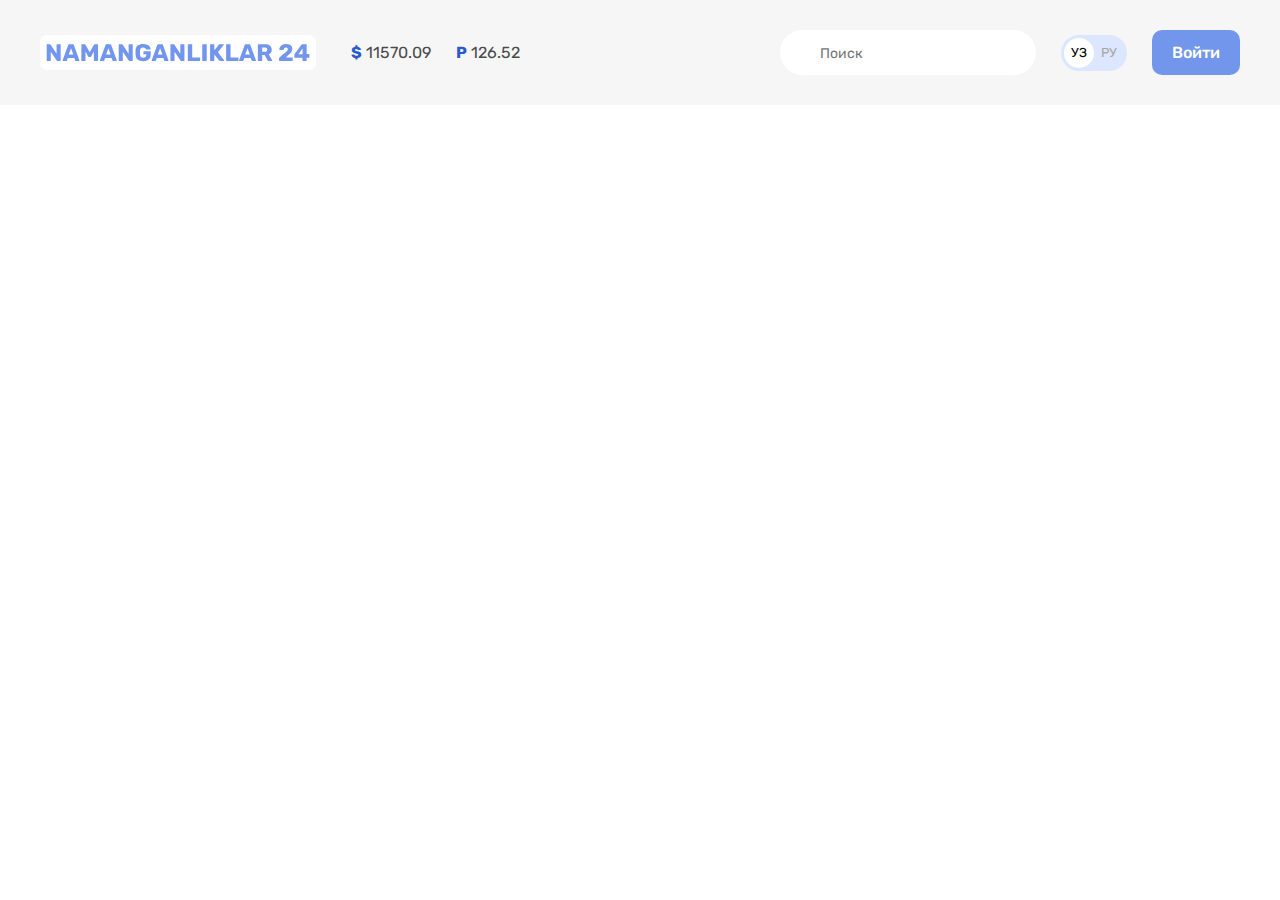
==== index.html @ ba4324ab "Add global search form and focus styles" ====
<!DOCTYPE html>
<html lang="en">
<head>
  <meta charset="UTF-8">
  <meta http-equiv="X-UA-Compatible" content="IE=edge">
  <meta name="viewport" content="width=device-width, initial-scale=1.0">
  <title>N24</title>

  <!-- Google Fonts -->
  <link rel="preconnect" href="https://fonts.googleapis.com">
  <link rel="preconnect" href="https://fonts.gstatic.com" crossorigin>
  <link href="https://fonts.googleapis.com/css2?family=Open+Sans:wght@400;600;700&family=Roboto+Condensed:wght@700&family=Roboto:wght@400;500;700&family=Rubik:wght@400;500;700&display=swap" rel="stylesheet">

  <!-- Styles -->
  <link rel="stylesheet" href="css/normalize.css">
  <link rel="stylesheet" href="css/style.css">
</head>
<body>


  <!-- SITE-HEADER -->
  <header class="site-header">
    <!-- SITE-HEADER-TOP  -->
    <div class="site-header-top">
      <div class="site-header-top-container container">
        <!-- LOGO  -->
        <a class="site-header-logo" href="index.html">
          <img class="site-header-logo-img" src="img/logo-purple.svg" alt="N24 logo" width="264" height="28">
        </a>

        <!-- CURRENCY-RATES -->
        <ul class="currency-rates">
          <li class="currency-rates-item">
            <b class="currency-rates-type">$</b>
            <span class="currency-rates-value">11570.09</span>
          </li>
          <li class="currency-rates-item">
            <b class="currency-rates-type">P</b>
            <span class="currency-rates-value">126.52</span>
          </li>
        </ul>

        <!-- GLOBAL-SEARCH-FORM -->
        <form class="global-search-form" action="https://echo.htmlacademy.ru" method="GET">
          <input class="global-search-form-input" type="search" name="search" placeholder="Поиск" aria-label="Поиск" required>
        </form>

        <!-- LANG-TOGGLE -->
        <div class="lang-toggle">
          <a class="lang-toggle-link lang-toggle-link-active" href="index.html">УЗ</a>
          <a class="lang-toggle-link" href="index.html/ru">РУ</a>
        </div>

        <!-- SITE-HEADER-AUTH  -->
        <a class="button button-primary" href="#">Войти</a>
      </div>
    </div>
  </header>


</body>
</html>
---- css/style.css ----
/* GLOBAL */
* {
  box-sizing: border-box;
}

html {
  height: 100%;
  scroll-behavior: smooth;
}

body {
  display: flex;
  flex-direction: column;
  height: 100%;
  padding: 0;
  margin: 0;
  font-family: "Rubik", "Arial", sans-serif;
  font-size: 16px;
  line-height: 22px;
  background-color: #fff;
  color: #4a4b4c;
}

img {
  max-width: 100%;
  height: auto;
}


/* OUTLINE STYLES */
*:focus {
  outline: 2px dashed #7296ec;
  outline-offset: 3px;
}


/* BUTTON  */
.button {
  display: inline-block;
  padding: 13px 20px;
  border-radius: 10px;
  font-size: 16px;
  line-height: normal;
  font-weight: 500;
  text-decoration: none;
  text-align: center;
  cursor: pointer;
}

.button-primary {
  background-color: #7296ec;
  color: #fff;
}

.button-primary:hover {
  opacity: 0.8;
}

.button-primary:active {
  opacity: 0.6;
}


/* CONTAINER */
.container {
  width: 100%;
  max-width: 1240px;
  padding-left: 20px;
  padding-right: 20px;
  margin-left: auto;
  margin-right: auto;
}


/* SITE-HEADER */
/* SITE-HEADER-TOP */
.site-header-top {
  padding-top: 30px;
  padding-bottom: 30px;
  background-color: #f6f6f6;
}

.site-header-top-container {
  display: flex;
  align-items: center;
}

.site-header-logo {
  display: flex;
  padding: 8px 6px;
  margin-right: 35px;
  border-radius: 7px;
  background-color: #fff;
}

.site-header-logo:hover {
  opacity: 0.8;
}

.site-header-logo:active {
  opacity: 0.6;
}


/* CURRENCY-RATES */
.currency-rates {
  display: flex;
  align-items: center;
  padding: 0;
  margin: 0;
  margin-right: auto;
  list-style: none;
}

.currency-rates-item:not(:last-child) {
  margin-right: 25px;
}

.currency-rates-type {
  color: #2959ce;
}


/* GLOBAL-SEARCH-FORM  */
.global-search-form {
  margin-right: 25px;
}

.global-search-form-input {
  padding-top: 15px;
  padding-right: 20px;
  padding-bottom: 13px;
  padding-left: 40px;
  border: 0;
  border-radius: 60px;
  font-size: 14px;
  line-height: normal;
}


/* LANG-TOGGLE  */
.lang-toggle {
  display: flex;
  padding: 3px;
  margin-right: 25px;
  border-radius: 39px;
  background-color: #dce6ff;
}

.lang-toggle-link {
  width: 30px;
  height: 30px;
  border-radius: 50%;
  font-size: 13px;
  line-height: 30px;
  color: #a6a6a6;
  text-align: center;
  text-decoration: none;
}

.lang-toggle-link-active {
  background-color: #fff;
  color: #000;
}
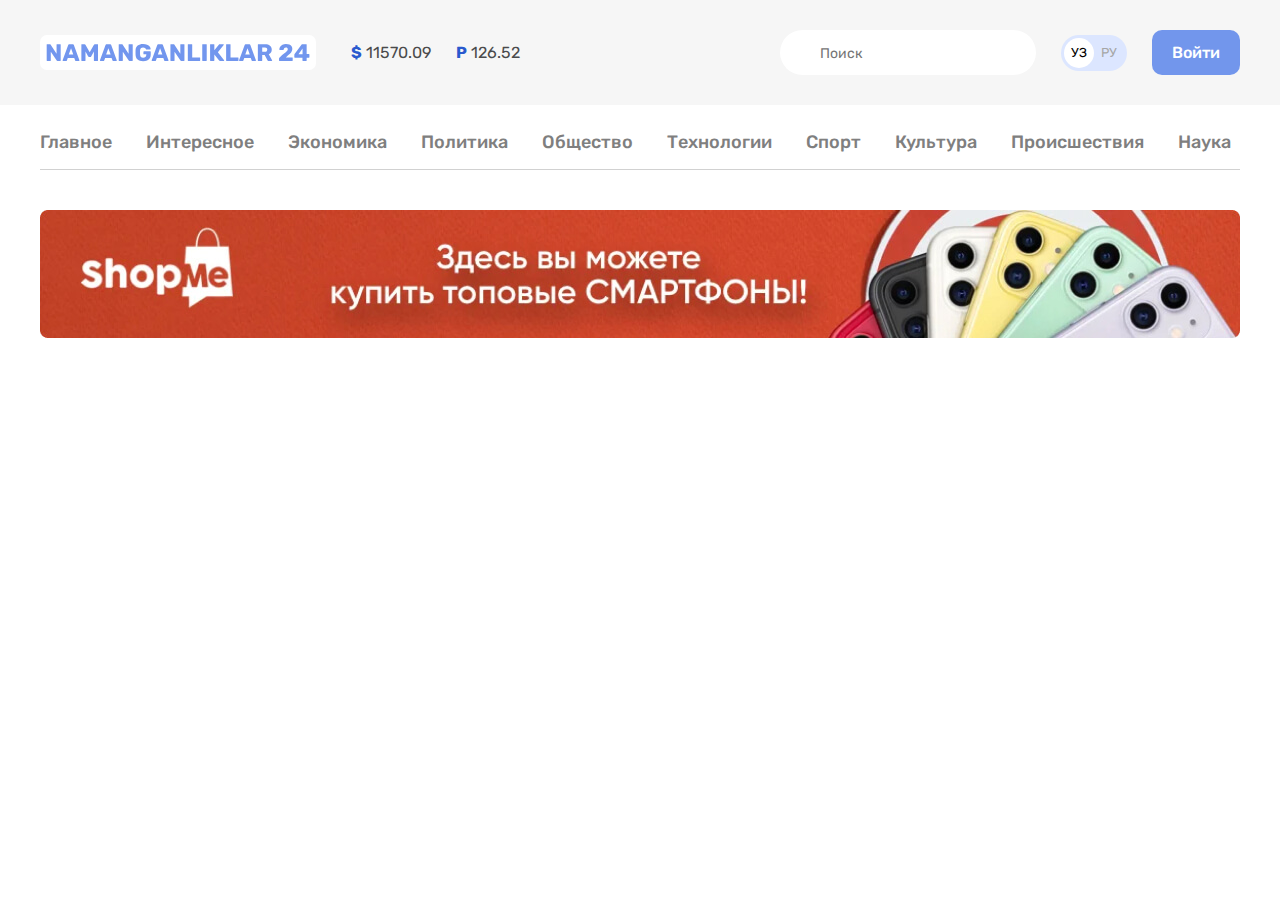
==== commit 3fd78a59: "Add sitenav and site-header banner" ====
--- a/index.html
+++ b/index.html
@@ -55,6 +55,31 @@
         <a class="button button-primary" href="#">Войти</a>
       </div>
     </div>
+
+    <div class="container">
+      <!-- SITENAV  -->
+      <nav class="sitenav">
+        <ul class="sitenav-list">
+          <li class="sitenav-item"><a class="sitenav-link" href="#">Главное</a></li>
+          <li class="sitenav-item"><a class="sitenav-link" href="#">Интересное</a></li>
+          <li class="sitenav-item"><a class="sitenav-link" href="#">Экономика</a></li>
+          <li class="sitenav-item"><a class="sitenav-link" href="#">Политика</a></li>
+          <li class="sitenav-item"><a class="sitenav-link" href="#">Общество</a></li>
+          <li class="sitenav-item"><a class="sitenav-link" href="#">Технологии</a></li>
+          <li class="sitenav-item"><a class="sitenav-link" href="#">Спорт</a></li>
+          <li class="sitenav-item"><a class="sitenav-link" href="#">Культура</a></li>
+          <li class="sitenav-item"><a class="sitenav-link" href="#">Происшествия</a></li>
+          <li class="sitenav-item"><a class="sitenav-link" href="#">Наука</a></li>
+        </ul>
+      </nav>
+
+      <!-- SITE-HEADER-BANNER  -->
+      <aside class="site-header-banner">
+        <a href="https://olcha.uz" target="_blank" class="site-header-banner-link">
+          <img class="site-header-banner-img" src="img/shopme-banner.jpg" alt="ShopMe banner" width="1200" height="128" srcset="img/shopme-banner.jpg 1x, img/shopme-banner@2x.jpg 2x">
+        </a>
+      </aside>
+    </div>
   </header>
 
 
--- a/css/style.css
+++ b/css/style.css
@@ -77,6 +77,7 @@
 .site-header-top {
   padding-top: 30px;
   padding-bottom: 30px;
+  margin-bottom: 10px;
   background-color: #f6f6f6;
 }
 
@@ -161,4 +162,53 @@
 .lang-toggle-link-active {
   background-color: #fff;
   color: #000;
+}
+
+
+/* SITENAV */
+.sitenav {
+  padding-top: 12px;
+  padding-bottom: 12px;
+  border-bottom: 1px solid #d1d1d1;
+  margin-bottom: 40px;
+  font-size: 18px;
+  font-weight: 500;
+  line-height: normal;
+}
+
+.sitenav-list {
+  display: flex;
+  flex-wrap: wrap;
+  align-items: center;
+  padding: 0;
+  margin: 0;
+  list-style: none;
+}
+
+.sitenav-item {
+  margin-top: 4px;
+  margin-bottom: 4px;
+}
+
+.sitenav-item:not(:last-child) {
+  margin-right: 34px;
+}
+
+.sitenav-link {
+  display: block;
+  color: #7f7f7f;
+  text-decoration: none;
+}
+
+.sitenav-link:hover {
+  color: #7296ec;
+}
+
+.sitenav-link:active {
+  opacity: 0.6;
+}
+
+/* SITE-HEADER-BANNER  */
+.site-header-banner-link {
+  display: flex;
 }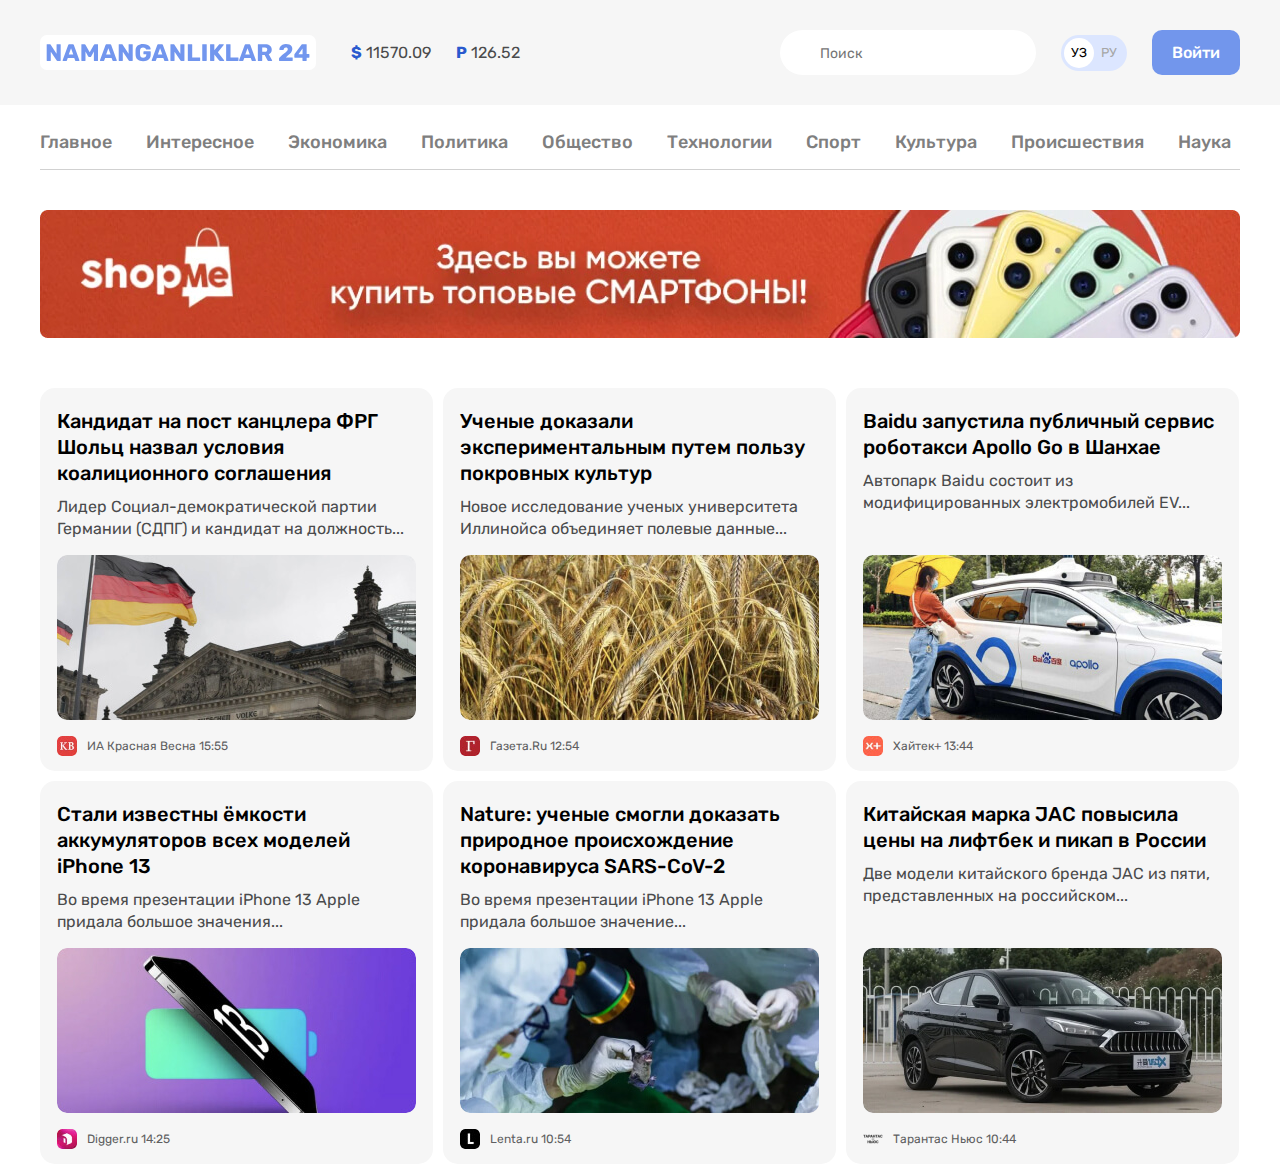
==== commit 430053e5: "Add news-grid" ====
--- a/index.html
+++ b/index.html
@@ -83,5 +83,110 @@
   </header>
 
 
+  <!-- MAIN-CONTENT  -->
+  <main class="main-content">
+    <div class="container">
+      <!-- <h1>Namanganliklar24 - сайт новостей</h1> -->
+      <!-- TOP-NEWS  -->
+      <section class="top-news">
+        <!-- <h2>Топ новости</h2> -->
+        <!-- NEWS-GRID  -->
+        <div class="news-grid">
+          <!-- NEWS-GRID-ITEM  -->
+          <article class="news-grid-item article-card">
+            <h3 class="article-card-title">
+              <a class="article-card-link" href="#">Кандидат на пост канцлера ФРГ Шольц назвал условия коалиционного соглашения</a>
+            </h3>
+            <p class="article-card-text">Лидер Социал-демократической партии Германии (СДПГ) и кандидат на должность...</p>
+            <img class="article-card-img" src="img/germany.jpg" alt="Кандидат на пост канцлера ФРГ Шольц назвал условия коалиционного соглашения" width="360" height="165" srcset="img/germany.jpg 1x, img/germany@2x.jpg 2x">
+            <footer class="article-card-footer">
+              <img class="article-card-source-icon" src="img/krasnaya-vesna.jpg" alt="" width="20" height="20" srcset="img/krasnaya-vesna.jpg 1x, img/krasnaya-vesna@2x.jpg 2x">
+              <div class="article-card-source-time">
+                <span class="article-card-source">ИА Красная Весна</span>
+                <time datetime="2023-07-11T15:55:00">15:55</time>
+              </div>
+            </footer>
+          </article>
+          <!-- NEWS-GRID-ITEM  -->
+          <article class="news-grid-item article-card">
+            <h3 class="article-card-title">
+              <a class="article-card-link" href="#">Ученые доказали экспериментальным путем пользу покровных культур</a>
+            </h3>
+            <p class="article-card-text">Новое исследование ученых университета Иллинойса объединяет полевые данные...</p>
+            <img class="article-card-img" src="img/wheat.jpg" alt="Ученые доказали экспериментальным путем пользу покровных культур" width="360" height="165" srcset="img/wheat.jpg 1x, img/wheat@2x.jpg 2x">
+            <footer class="article-card-footer">
+              <img class="article-card-source-icon" src="img/gazetaru.jpg" alt="" width="20" height="20" srcset="img/gazetaru.jpg 1x, img/gazetaru@2x.jpg 2x">
+              <div class="article-card-source-time">
+                <span class="article-card-source">Газета.Ru</span>
+                <time datetime="2023-07-11T12:54:00">12:54</time>
+              </div>
+            </footer>
+          </article>
+          <!-- NEWS-GRID-ITEM  -->
+          <article class="news-grid-item article-card">
+            <h3 class="article-card-title">
+              <a class="article-card-link" href="#">Baidu запустила публичный сервис роботакси Apollo Go в Шанхае</a>
+            </h3>
+            <p class="article-card-text">Автопарк Baidu состоит из модифицированных электромобилей EV... </p>
+            <img class="article-card-img" src="img/baidu.jpg" alt="Baidu запустила публичный сервис роботакси Apollo Go в Шанхае" width="360" height="165" srcset="img/baidu.jpg 1x, img/baidu@2x.jpg 2x">
+            <footer class="article-card-footer">
+              <img class="article-card-source-icon" src="img/hitech-plus.jpg" alt="" width="20" height="20" srcset="img/hitech-plus.jpg 1x, img/hitech-plus@2x.jpg 2x">
+              <div class="article-card-source-time">
+                <span class="article-card-source">Хайтек+</span>
+                <time datetime="2023-07-11T13:44:00">13:44</time>
+              </div>
+            </footer>
+          </article>
+          <!-- NEWS-GRID-ITEM  -->
+          <article class="news-grid-item article-card">
+            <h3 class="article-card-title">
+              <a class="article-card-link" href="#">Стали известны ёмкости аккумуляторов всех моделей iPhone 13</a>
+            </h3>
+            <p class="article-card-text">Во время презентации iPhone 13 Apple придала большое значения...</p>
+            <img class="article-card-img" src="img/iphone-13.jpg" alt="Стали известны ёмкости аккумуляторов всех моделей iPhone 13" width="360" height="165" srcset="img/iphone-13.jpg 1x, img/iphone-13@2x.jpg 2x">
+            <footer class="article-card-footer">
+              <img class="article-card-source-icon" src="img/digger-logo.jpg" alt="" width="20" height="20" srcset="img/digger-logo.jpg 1x, img/digger-logo@2x.jpg 2x">
+              <div class="article-card-source-time">
+                <span class="article-card-source">Digger.ru</span>
+                <time datetime="2023-07-11T14:25:00">14:25</time>
+              </div>
+            </footer>
+          </article>
+          <!-- NEWS-GRID-ITEM  -->
+          <article class="news-grid-item article-card">
+            <h3 class="article-card-title">
+              <a class="article-card-link" href="#">Nature: ученые смогли доказать природное происхождение коронавируса SARS-CoV-2</a>
+            </h3>
+            <p class="article-card-text">Во время презентации iPhone 13 Apple придала большое значение...</p>
+            <img class="article-card-img" src="img/sars-cov-2.jpg" alt="ature: ученые смогли доказать природное происхождение коронавируса SARS-CoV-2" width="360" height="165" srcset="img/sars-cov-2.jpg 1x, img/sars-cov-2@2x.jpg 2x">
+            <footer class="article-card-footer">
+              <img class="article-card-source-icon" src="img/lenta.jpg" alt="" width="20" height="20" srcset="img/lenta.jpg 1x, img/lenta@2x.jpg 2x">
+              <div class="article-card-source-time">
+                <span class="article-card-source">Lenta.ru</span>
+                <time datetime="2023-07-11T10:54:00">10:54</time>
+              </div>
+            </footer>
+          </article>
+          <!-- NEWS-GRID-ITEM  -->
+          <article class="news-grid-item article-card">
+            <h3 class="article-card-title">
+              <a class="article-card-link" href="#">Китайская марка JAC повысила цены на лифтбек и пикап в России</a>
+            </h3>
+            <p class="article-card-text">Две модели китайского бренда JAC из пяти, представленных на российском...</p>
+            <img class="article-card-img" src="img/jac.jpg" alt="Китайская марка JAC повысила цены на лифтбек и пикап в России" width="360" height="165" srcset="img/jac.jpg 1x, img/jac@2x.jpg 2x">
+            <footer class="article-card-footer">
+              <img class="article-card-source-icon" src="img/tarantas-news.png" alt="" width="20" height="20" srcset="img/tarantas-news.png 1x, img/tarantas-news@2x.png 2x">
+              <div class="article-card-source-time">
+                <span class="article-card-source">Тарантас Ньюс</span>
+                <time datetime="2023-07-11T10:44:00">10:44</time>
+              </div>
+            </footer>
+          </article>
+        </div>
+      </section>
+    </div>
+  </main>
+
+
 </body>
 </html>--- a/css/style.css
+++ b/css/style.css
@@ -211,4 +211,91 @@
 /* SITE-HEADER-BANNER  */
 .site-header-banner-link {
   display: flex;
+}
+
+
+/* MAIN-CONTENT  */
+.main-content {
+  flex-grow: 1;
+  padding-top: 50px;
+}
+
+
+/* NEWS-GRID */
+.news-grid {
+  display: flex;
+  flex-wrap: wrap;
+  margin-left: -10px;
+}
+
+.news-grid-item {
+  width: 393px;
+  margin-left: 10px;
+  margin-bottom: 10px;
+}
+
+.article-card {
+  display: flex;
+  flex-direction: column;
+  padding: 20px 17px 15px;
+  border-radius: 15px;
+  background-color: #f6f6f6;
+}
+
+.article-card-title {
+  margin-top: 0;
+  margin-bottom: 10px;
+  font-size: 20px;
+  font-weight: 500;
+  line-height: 26px;
+}
+
+.article-card-link {
+  display: inline-block;
+  color: #000;
+  text-decoration: none;
+}
+
+.article-card-link:hover {
+  color: #7296ec;
+}
+
+.article-card-link:active {
+  opacity: 0.6;
+}
+
+.article-card-text {
+  margin-top: 0;
+  margin-bottom: 15px;
+}
+
+.article-card-img {
+  display: block;
+  width: 360px;
+  height: 165px;
+  margin-top: auto;
+  margin-bottom: 16px;
+  border-radius: 10px;
+  object-fit: cover;
+}
+
+.article-card-footer {
+  display: flex;
+  align-items: center;
+}
+
+.article-card-source-icon {
+  width: 20px;
+  height: 20px;
+  margin-right: 10px;
+  border-radius: 5px;
+}
+
+.article-card-source-time {
+  font-size: 12px;
+  line-height: normal;
+  color: #5e5f61;
+}
+
+.article-card-source {
 }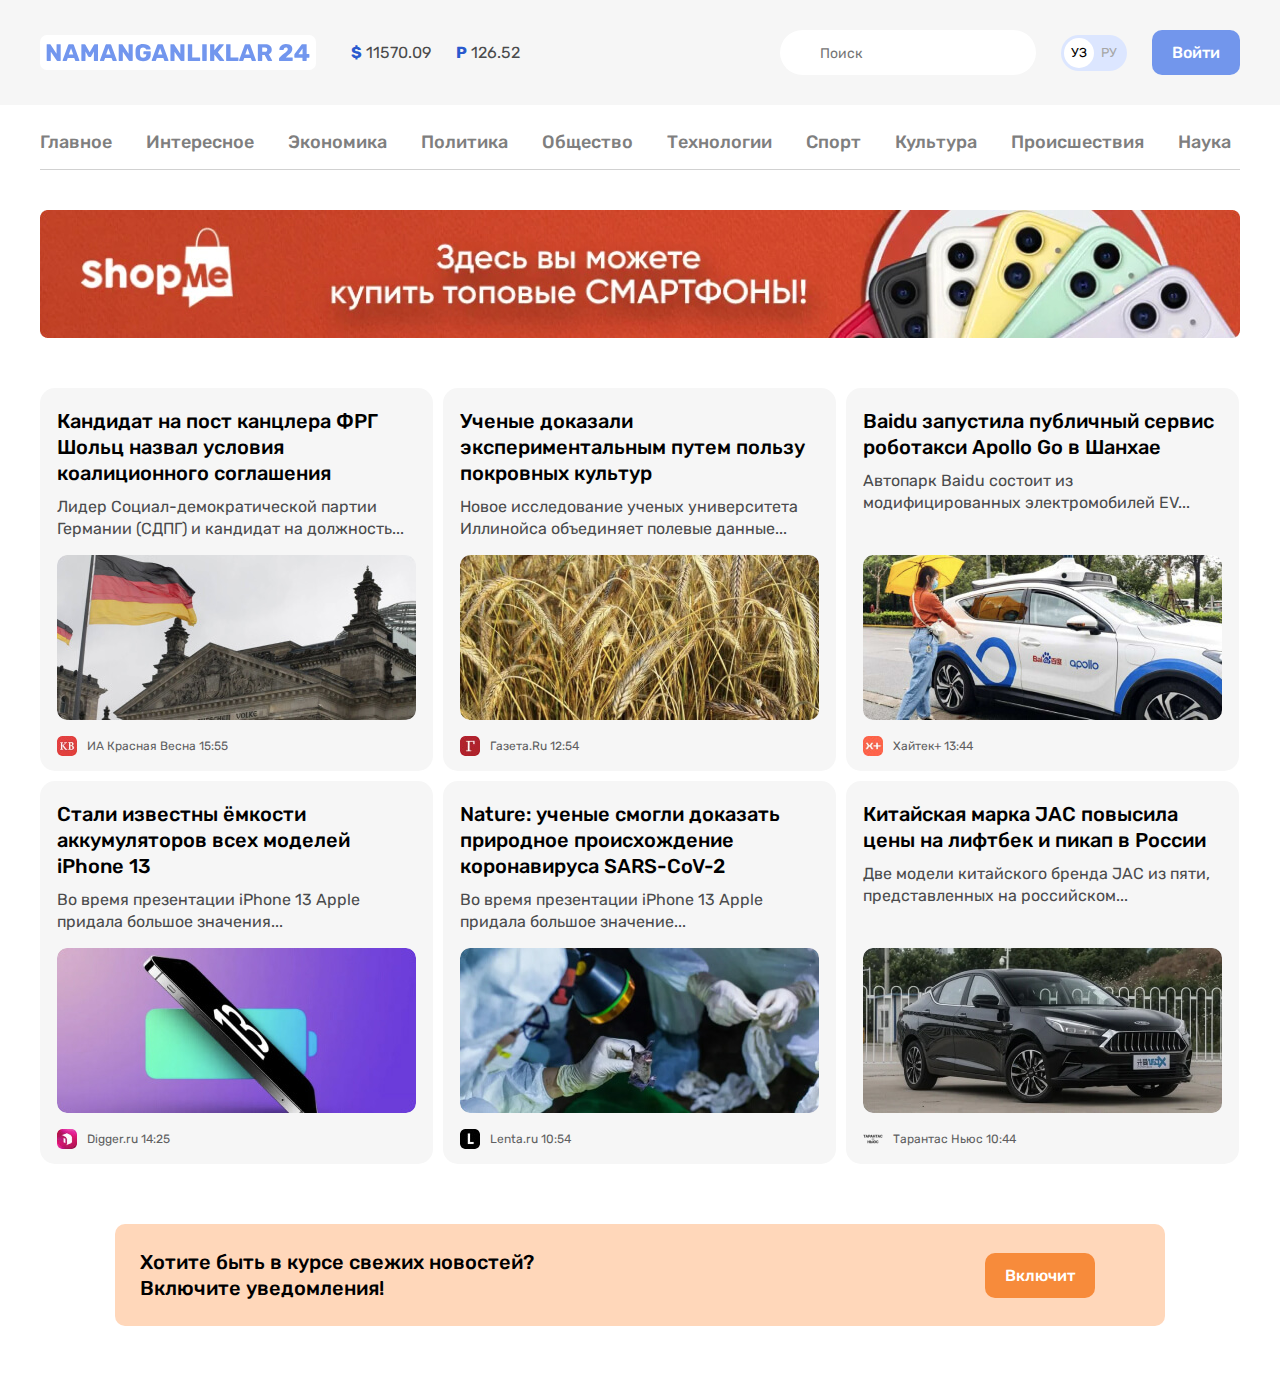
==== commit 1def4ebb: "Add notifications-cta" ====
--- a/index.html
+++ b/index.html
@@ -184,6 +184,16 @@
           </article>
         </div>
       </section>
+
+
+
+      <!-- NOTIFICATION-CTA  -->
+      <section class="notification-cta">
+        <div class="notification-cta-text">Хотите быть в курсе свежих новостей?
+          <br>Включите уведомления!
+        </div>
+        <button class="button button-orange" type="button">Включит</button>
+      </section>
     </div>
   </main>
 
--- a/css/style.css
+++ b/css/style.css
@@ -38,6 +38,7 @@
 .button {
   display: inline-block;
   padding: 13px 20px;
+  border: 0;
   border-radius: 10px;
   font-size: 16px;
   line-height: normal;
@@ -47,17 +48,22 @@
   cursor: pointer;
 }
 
+.button:hover {
+  opacity: 0.8;
+}
+
+.button:active {
+  opacity: 0.6;
+}
+
 .button-primary {
   background-color: #7296ec;
   color: #fff;
 }
 
-.button-primary:hover {
-  opacity: 0.8;
-}
-
-.button-primary:active {
-  opacity: 0.6;
+.button-orange {
+  background-color: #f78b3b;
+  color: #fff;
 }
 
 
@@ -226,6 +232,7 @@
   display: flex;
   flex-wrap: wrap;
   margin-left: -10px;
+  margin-bottom: -10px;
 }
 
 .news-grid-item {
@@ -297,5 +304,21 @@
   color: #5e5f61;
 }
 
-.article-card-source {
-}+
+/* NATIFICATION-CTA */
+.notification-cta {
+  display: flex;
+  justify-content: space-between;
+  align-items: center;
+  padding: 25px 70px 25px 25px;
+  margin: 60px 75px;
+  border-radius: 10px;
+  background-color: #ffd7ba;
+}
+
+.notification-cta-text {
+  font-size: 20px;
+  font-weight: 500;
+  line-height: 26px;
+  color: #000;
+}
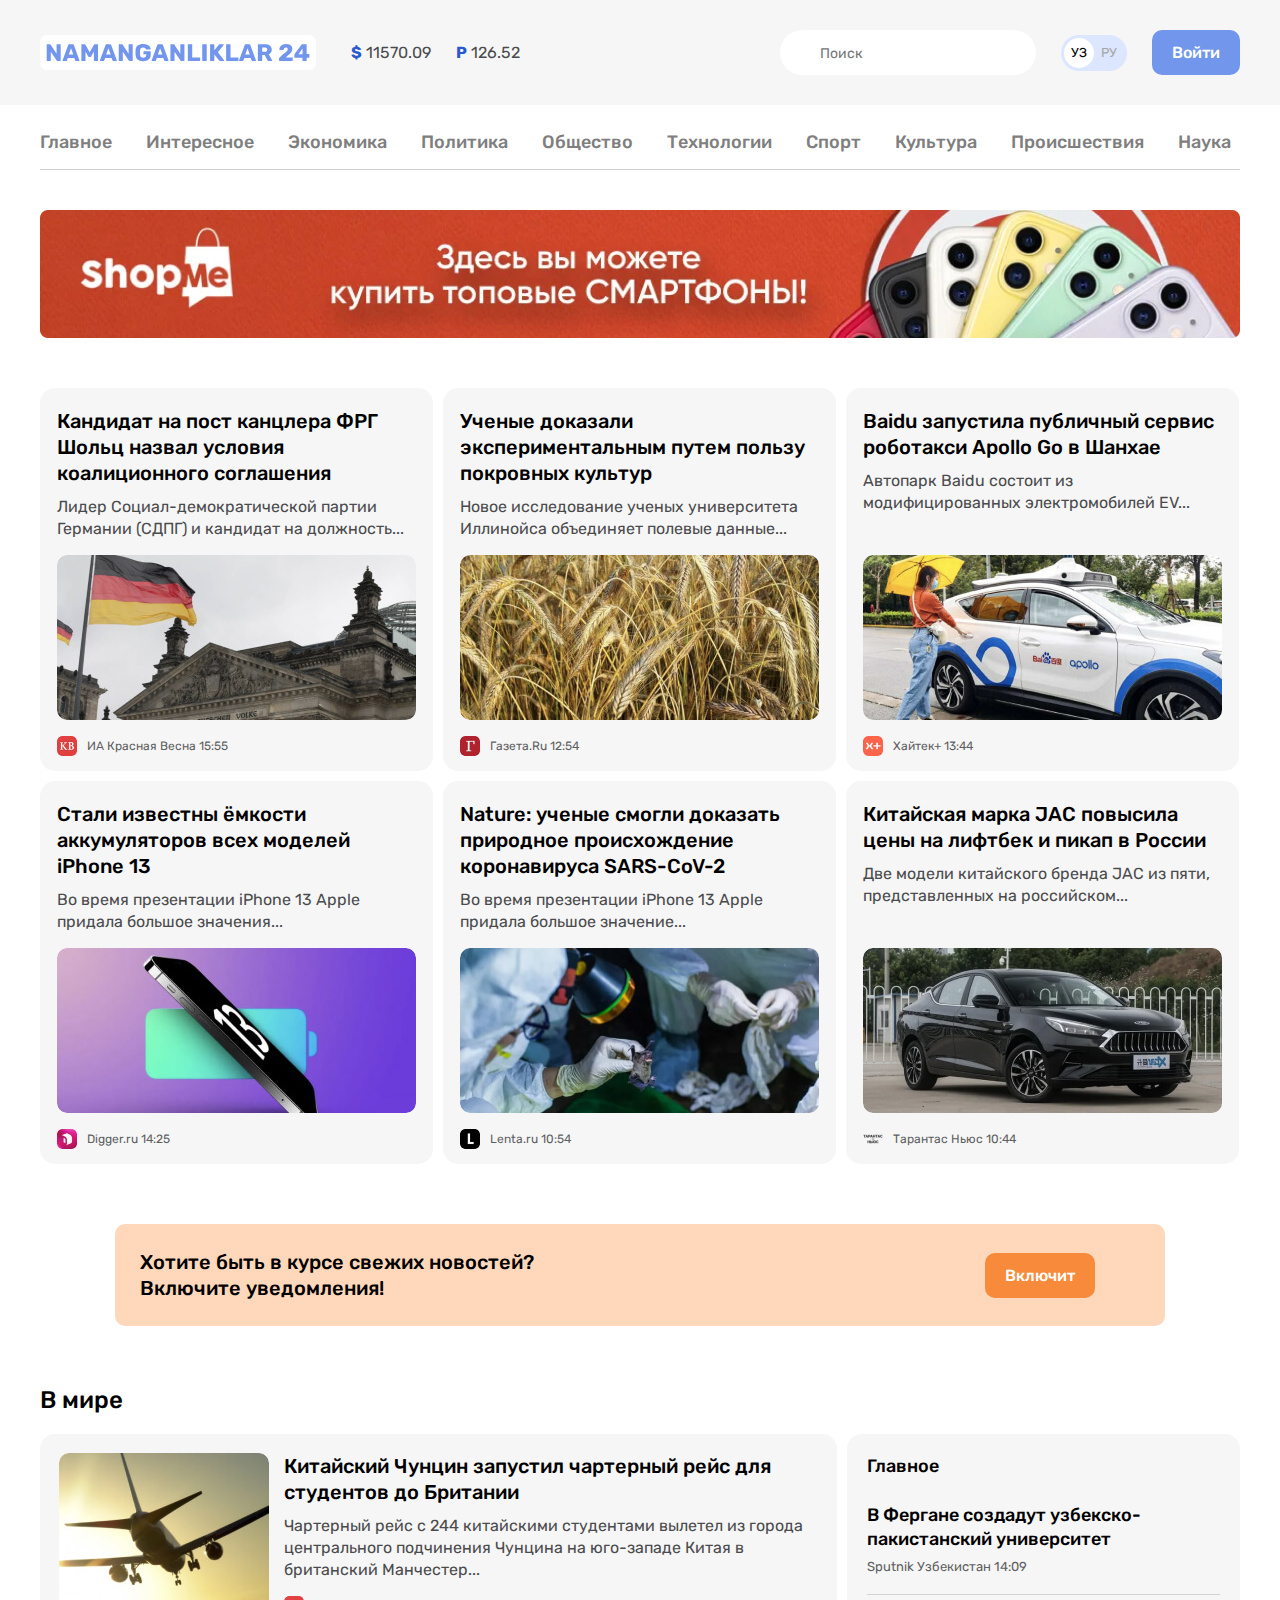
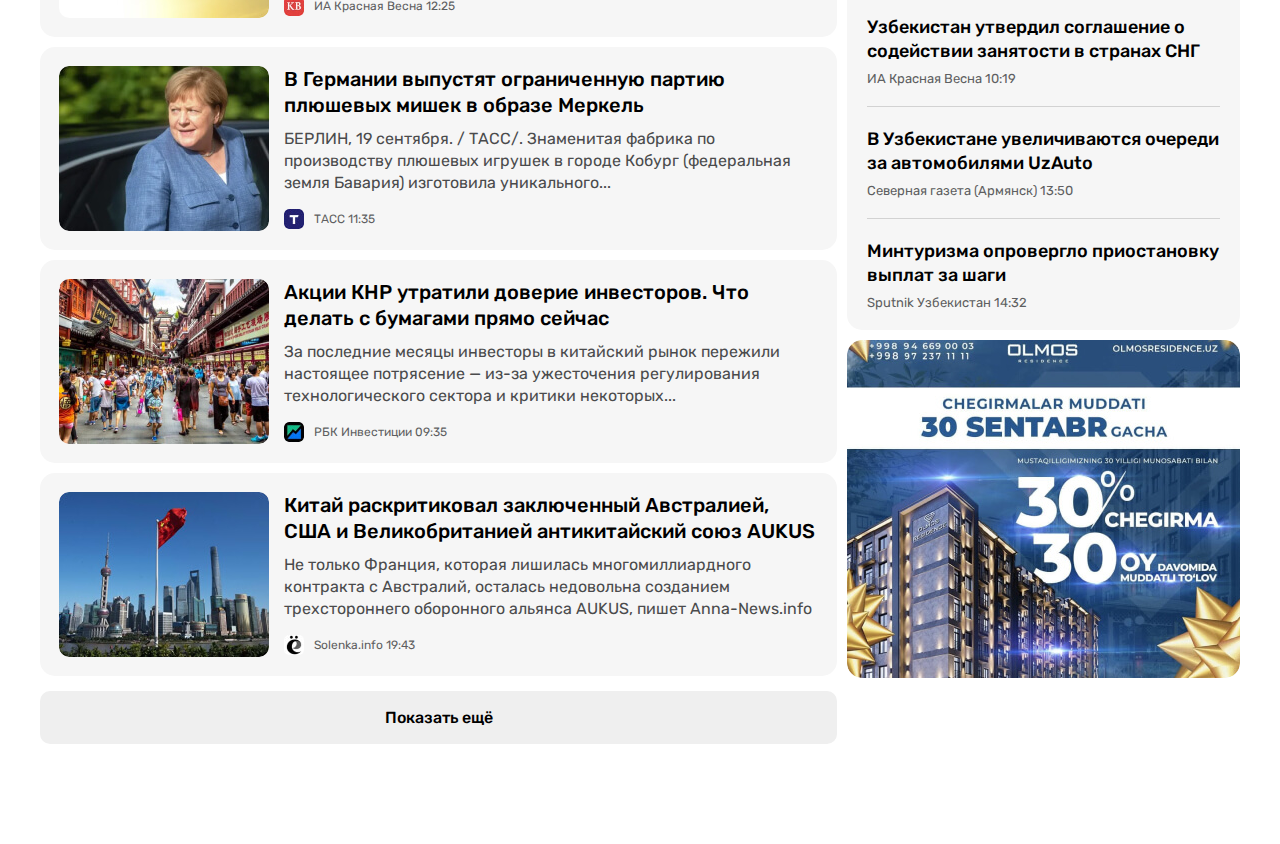
==== commit bea99384: "Add global-news and sidebar" ====
--- a/index.html
+++ b/index.html
@@ -194,6 +194,133 @@
         </div>
         <button class="button button-orange" type="button">Включит</button>
       </section>
+
+
+      <div class="layout-2-1">
+        <div class="layout-2-1-main">
+          <section class="global-news">
+            <h2 class="global-news-heading">В мире</h2>
+            <!-- NEWS-LIST -->
+            <div class="news-list">
+              <div class="news-list-item article-card-horizontal">
+                <img class="article-card-horizontal-img" src="img/reys.jpg" alt="Китайский Чунцин запустил чартерный рейс для студентов до Британии" width="210" height="165" srcset="img/reys.jpg 1x, img/reys@2x.jpg 2x">
+                <div class="article-card-horizontal-content">
+                  <h3 class="article-card-horizontal-title">
+                    <a class="article-card-horizontal-link" href="#">Китайский Чунцин запустил чартерный рейс для студентов до Британии</a>
+                  </h3>
+                  <p class="article-card-horizontal-text">Чартерный рейс с 244 китайскими студентами вылетел из города центрального подчинения Чунцина на юго-западе Китая в британский Манчестер...</p>
+                  <footer class="article-card-horizontal-footer">
+                    <img class="article-card-horizontal-source-icon" src="img/krasnaya-vesna.jpg" alt="" width="20" height="20" srcset="img/krasnaya-vesna.jpg 1x, img/krasnaya-vesna@2x.jpg 2x">
+                    <div class="article-card-horizontal-source-time">
+                      <span class="article-card-horizontal-source">ИА Красная Весна</span>
+                      <time datetime="2023-07-11T12:25:00">12:25</time>
+                    </div>
+                  </footer>
+                </div>
+              </div>
+              <div class="news-list-item article-card-horizontal">
+                <img class="article-card-horizontal-img" src="img/merkel.jpg" alt="В Германии выпустят ограниченную партию плюшевых мишек в образе Меркель" width="210" height="165" srcset="img/merkel.jpg 1x, img/merkel@2x.jpg 2x">
+                <div class="article-card-horizontal-content">
+                  <h3 class="article-card-horizontal-title">
+                    <a class="article-card-horizontal-link" href="#">В Германии выпустят ограниченную партию плюшевых мишек в образе Меркель</a>
+                  </h3>
+                  <p class="article-card-horizontal-text">БЕРЛИН, 19 сентября. / ТАСС/. Знаменитая фабрика по производству плюшевых игрушек в городе Кобург (федеральная земля Бавария) изготовила уникального...</p>
+                  <footer class="article-card-horizontal-footer">
+                    <img class="article-card-horizontal-source-icon" src="img/tacc.jpg" alt="" width="20" height="20" srcset="img/tacc.jpg 1x, img/tacc@2x.jpg 2x">
+                    <div class="article-card-horizontal-source-time">
+                      <span class="article-card-horizontal-source">ТАСС</span>
+                      <time datetime="2023-07-11T11:35:00">11:35</time>
+                    </div>
+                  </footer>
+                </div>
+              </div>
+              <div class="news-list-item article-card-horizontal">
+                <img class="article-card-horizontal-img" src="img/khr.jpg" alt="Акции КНР утратили доверие инвесторов. Что делать с бумагами прямо сейчас" width="210" height="165" srcset="img/khr.jpg 1x, img/khr@2x.jpg 2x">
+                <div class="article-card-horizontal-content">
+                  <h3 class="article-card-horizontal-title">
+                    <a class="article-card-horizontal-link" href="#">Акции КНР утратили доверие инвесторов. Что делать с бумагами прямо сейчас</a>
+                  </h3>
+                  <p class="article-card-horizontal-text">За последние месяцы инвесторы в китайский рынок пережили настоящее потрясение — из-за ужесточения регулирования технологического сектора и критики некоторых...</p>
+                  <footer class="article-card-horizontal-footer">
+                    <img class="article-card-horizontal-source-icon" src="img/rbk.jpg" alt="" width="20" height="20" srcset="img/rbk.jpg 1x, img/rbk@2x.jpg 2x">
+                    <div class="article-card-horizontal-source-time">
+                      <span class="article-card-horizontal-source">РБК Инвестиции</span>
+                      <time datetime="2023-07-11T09:35:00">09:35</time>
+                    </div>
+                  </footer>
+                </div>
+              </div>
+              <div class="news-list-item article-card-horizontal">
+                <img class="article-card-horizontal-img" src="img/xitoy.jpg" alt="Китай раскритиковал заключенный Австралией, США и Великобританией антикитайский союз AUKUS" width="210" height="165" srcset="img/xitoy.jpg 1x, img/xitoy@2x.jpg 2x">
+                <div class="article-card-horizontal-content">
+                  <h3 class="article-card-horizontal-title">
+                    <a class="article-card-horizontal-link" href="#">Китай раскритиковал заключенный Австралией, США и Великобританией антикитайский союз AUKUS</a>
+                  </h3>
+                  <p class="article-card-horizontal-text">Не только Франция, которая лишилась многомиллиардного контракта с Австралий, осталась недовольна созданием трехстороннего оборонного альянса AUKUS, пишет Anna-News.info</p>
+                  <footer class="article-card-horizontal-footer">
+                    <img class="article-card-horizontal-source-icon" src="img/solenka.jpg" alt="" width="20" height="20" srcset="img/solenka.jpg 1x, img/solenka@2x.jpg 2x">
+                    <div class="article-card-horizontal-source-time">
+                      <span class="article-card-horizontal-source">Solenka.info</span>
+                      <time datetime="2023-07-11T19:43:00">19:43</time>
+                    </div>
+                  </footer>
+                </div>
+              </div>
+            </div>
+            <button class="news-list-more-button button button-block" type="button">Показать ещё</button>
+          </section>
+        </div>
+
+        <div class="layout-2-1-sidebar">
+          <section class="layout-2-1-sidebar-item sidebar-news-card">
+            <h2 class="sidebar-news-heading">Главное</h2>
+            <ul class="sidebar-news-card-list">
+              <li class="sidebar-news-card-item">
+                <h3 class="sidebar-news-card-title">
+                  <a class="sidebar-news-card-link" href="#">В Фергане создадут узбекско-пакистанский университет</a>
+                </h3>
+                <div class="sidebar-news-card-source-time">
+                  <span class="sidebar-news-card-source">Sputnik Узбекистан</span>
+                  <time datetime="2023-07-11T14:09:00">14:09</time>
+                </div>
+              </li>
+              <li class="sidebar-news-card-item">
+                <h3 class="sidebar-news-card-title">
+                  <a class="sidebar-news-card-link" href="#">Узбекистан утвердил соглашение о содействии занятости в странах СНГ</a>
+                </h3>
+                <div class="sidebar-news-card-source-time">
+                  <span class="sidebar-news-card-source">ИА Красная Весна</span>
+                  <time datetime="2023-07-11T10:19:00">10:19</time>
+                </div>
+              </li>
+              <li class="sidebar-news-card-item">
+                <h3 class="sidebar-news-card-title">
+                  <a class="sidebar-news-card-link" href="#">В Узбекистане увеличиваются очереди за автомобилями UzAuto</a>
+                </h3>
+                <div class="sidebar-news-card-source-time">
+                  <span class="sidebar-news-card-source">Северная газета (Армянск)</span>
+                  <time datetime="2023-07-11T13:50:00">13:50</time>
+                </div>
+              </li>
+              <li class="sidebar-news-card-item">
+                <h3 class="sidebar-news-card-title">
+                  <a class="sidebar-news-card-link" href="#">Минтуризма опровергло приостановку выплат за шаги</a>
+                </h3>
+                <div class="sidebar-news-card-source-time">
+                  <span class="sidebar-news-card-source">Sputnik Узбекистан</span>
+                  <time datetime="2023-07-11T14:32:00">14:32</time>
+                </div>
+              </li>
+            </ul>
+          </section>
+
+          <aside class="layout-2-1-sidebar-item sidebar-ad">
+            <a class="sidebar-ad-link" href="#" target="_blank">
+              <img class="sidebar-ad-img" src="img/Olmos.jpg" alt="Olmos" width="393" height="338" srcset="img/Olmos.jpg 1x, img/Olmos@2x.jpg 2x">
+            </a>
+          </aside>
+        </div>
+      </div>
     </div>
   </main>
 
--- a/css/style.css
+++ b/css/style.css
@@ -56,6 +56,11 @@
   opacity: 0.6;
 }
 
+.button-block {
+  display: block;
+  width: 100%;
+}
+
 .button-primary {
   background-color: #7296ec;
   color: #fff;
@@ -224,6 +229,7 @@
 .main-content {
   flex-grow: 1;
   padding-top: 50px;
+  padding-bottom: 100px;
 }
 
 
@@ -322,3 +328,197 @@
   line-height: 26px;
   color: #000;
 }
+
+
+/* GLOBAL-NEWS  */
+.global-news-heading {
+  margin-top: 0;
+  margin-bottom: 20px;
+  font-size: 24px;
+  font-weight: 500;
+  line-height: normal;
+  color: #000;
+}
+
+.news-list {
+  display: flex;
+  flex-direction: column;
+  margin-bottom: 15px;
+}
+
+.news-list-item:not(:last-child) {
+  margin-bottom: 10px;
+}
+
+
+/* ARTICLE-CARD-HORIZONTAL */
+.article-card-horizontal {
+  display: flex;
+  align-items: flex-start;
+  padding: 19px;
+  border-radius: 15px;
+  background-color: #f6f6f6;
+}
+
+.article-card-horizontal-img {
+  width: 210px;
+  height: 165px;
+  margin-right: 15px;
+  border-radius: 10px;
+  object-fit: cover;
+}
+
+.article-card-horizontal-content {
+  flex-grow: 1;
+}
+
+.article-card-horizontal-title {
+  margin-top: 0;
+  margin-bottom: 10px;
+  font-size: 20px;
+  line-height: 26px;
+  font-weight: 500;
+}
+
+.article-card-horizontal-link {
+  display: inline-block;
+  color: #000;
+  text-decoration: none;
+}
+
+.article-card-horizontal-link:hover {
+  color: #7296ec;
+}
+
+.article-card-horizontal-link:active {
+  opacity: 0.6;
+}
+
+.article-card-horizontal-text {
+  margin-top: 0;
+  margin-bottom: 15px;
+  font-size: 16px;
+  line-height: 22px;
+}
+
+.article-card-horizontal-footer {
+  display: flex;
+  align-items: center;
+}
+
+.article-card-horizontal-source-icon {
+  width: 20px;
+  height: 20px;
+  margin-right: 10px;
+  object-fit: cover;
+  border-radius: 5px;
+}
+
+.article-card-horizontal-source-time {
+  font-size: 12px;
+  line-height: normal;
+  color: #5e5f61;
+}
+
+.news-list-more-button {
+  padding: 17px;
+}
+
+
+/* LAYOUT */
+.layout-2-1 {
+  display: flex;
+  align-items: flex-start;
+}
+
+.layout-2-1-main {
+  width: 797px;
+  margin-right: 10px;
+}
+
+.layout-2-1-sidebar {
+  width: 393px;
+  margin-top: 48px;
+}
+
+.layout-2-1-sidebar-item:not(:last-child) {
+  margin-bottom: 10px;
+}
+
+/* SIDEBAR-NEWS-CARD */
+.sidebar-news-card {
+  padding: 20px;
+  border-radius: 15px;
+  background-color: #f6f6f6;
+  color: #000;
+}
+
+.sidebar-news-heading {
+  margin-top: 0;
+  margin-bottom: 25px;
+  font-size: 18px;
+  font-weight: 500;
+  line-height: 24px;
+}
+
+.sidebar-news-card-list {
+  padding: 0;
+  margin: 0;
+  list-style: none;
+}
+
+.sidebar-news-card-item {
+  padding-top: 20px;
+  padding-bottom: 20px;
+}
+
+.sidebar-news-card-item:first-child {
+  padding-top: 0;
+}
+
+.sidebar-news-card-item:last-child {
+  padding-bottom: 0;
+}
+
+.sidebar-news-card-item:not(:last-child) {
+  border-bottom: 1px solid #d2d2d2;
+}
+.sidebar-news-card-title {
+  margin-top: 0;
+  margin-bottom: 8px;
+  font-size: 18px;
+  font-weight: 500;
+  line-height: 24px;
+}
+
+.sidebar-news-card-link {
+  display: inline-block;
+  color: #000;
+  text-decoration: none;
+}
+
+.sidebar-news-card-link:hover {
+  color: #7296ec;
+}
+
+.sidebar-news-card-link:active {
+  opacity: 0.6;
+}
+
+.sidebar-news-card-source-time {
+  font-size: 13px;
+  line-height: normal;
+  color: #5e5f61;
+}
+
+/* SIDEBAR-AD */
+.sidebar-ad-link {
+  display: flex;
+}
+
+.sidebar-ad-img {
+  width: 393px;
+  height: 338px;
+  object-fit: cover;
+  border-radius: 15px;
+}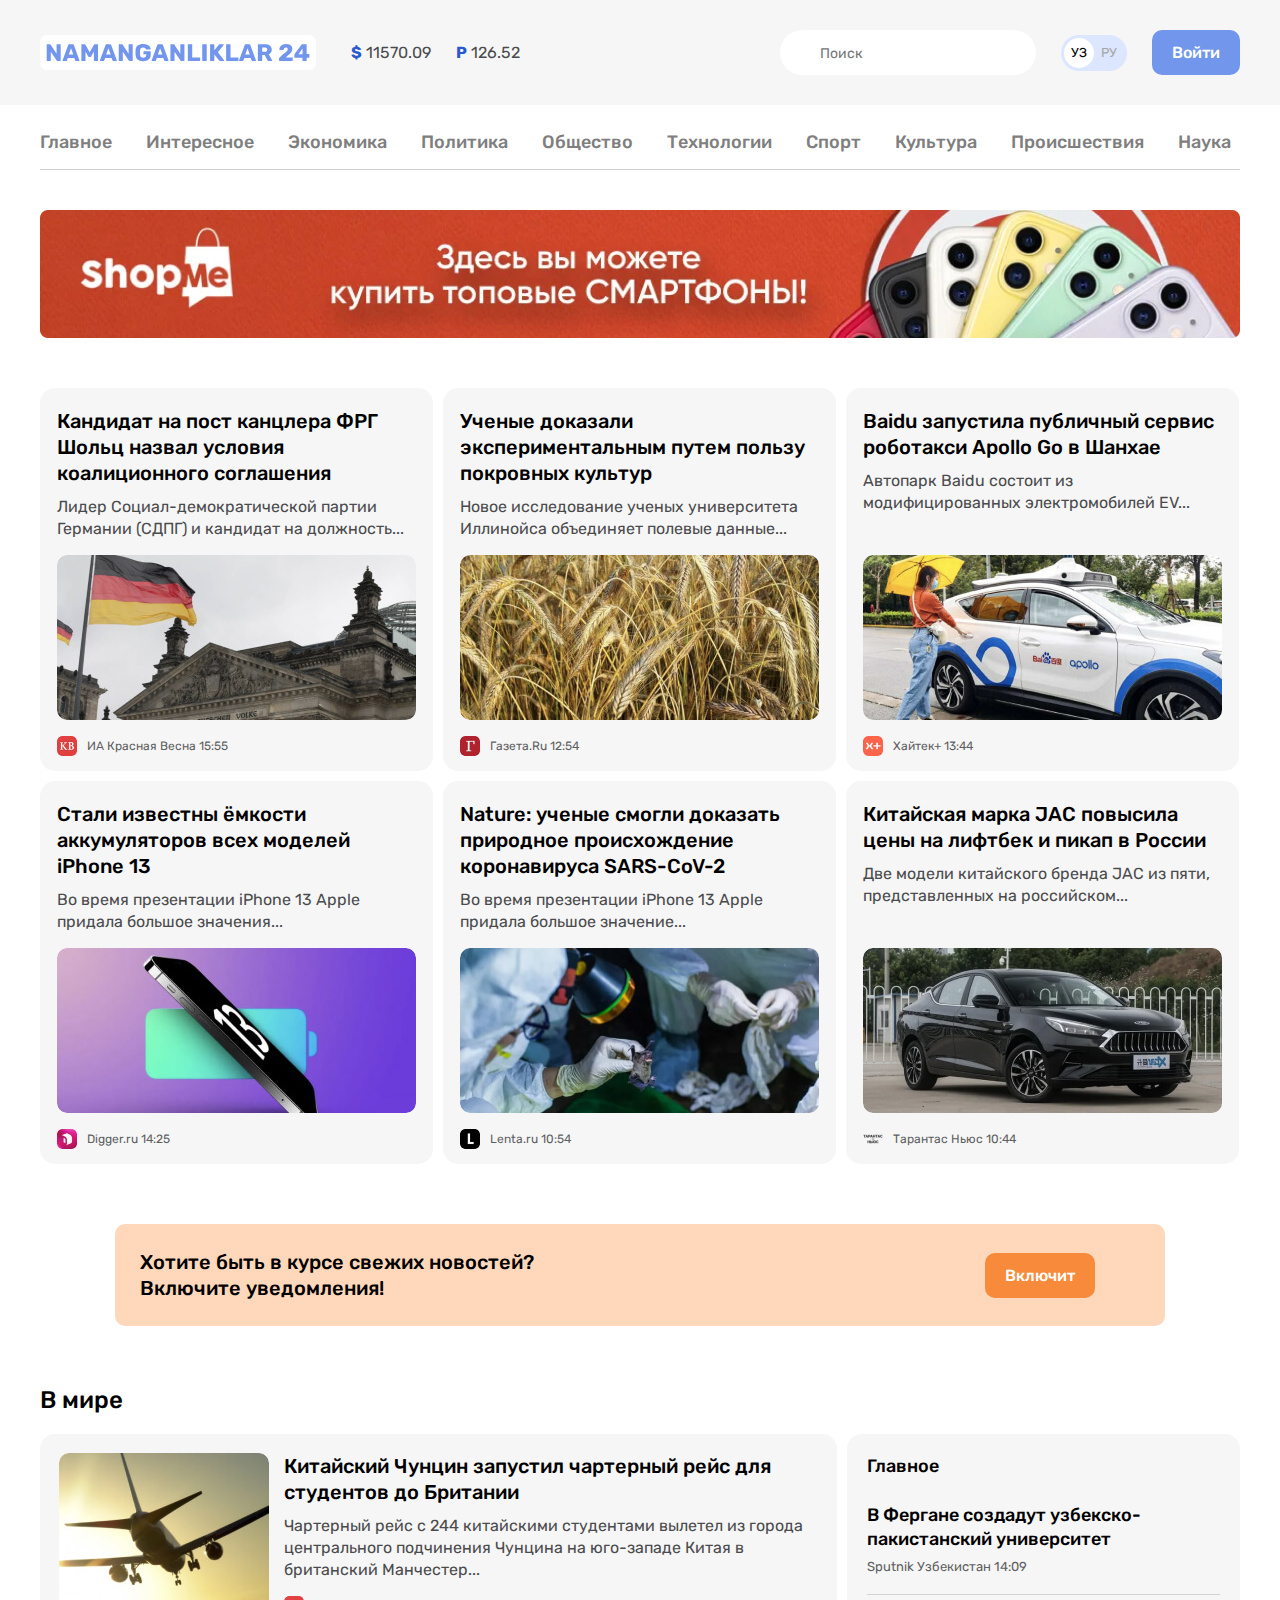
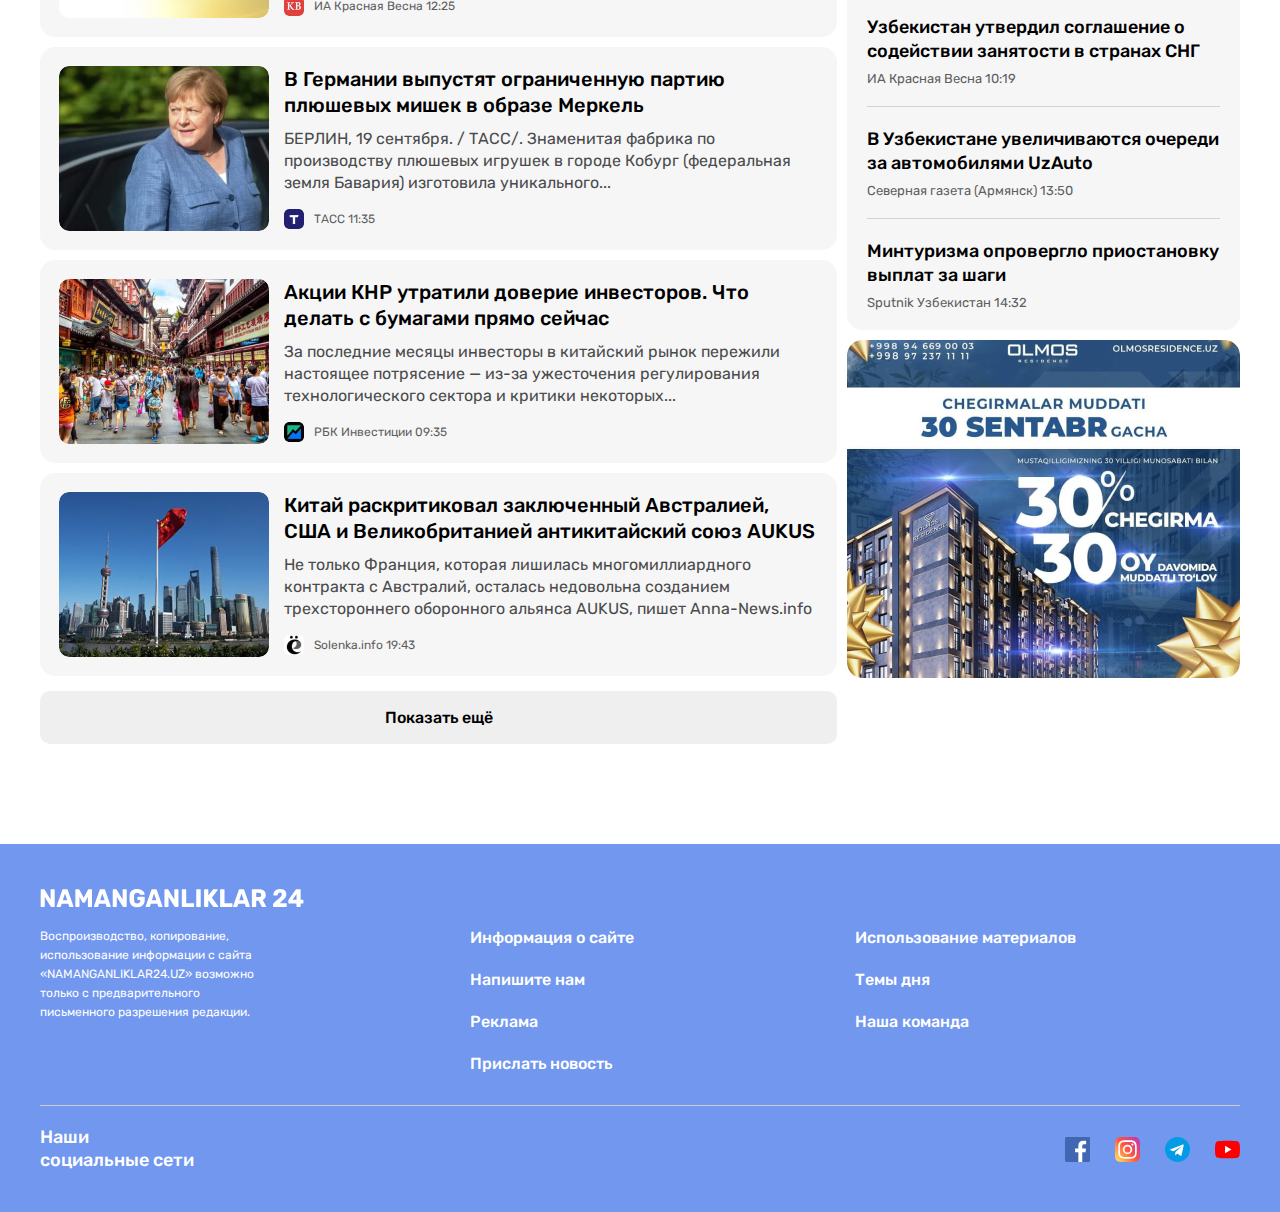
==== commit b89d0852: "Add site-footer" ====
--- a/index.html
+++ b/index.html
@@ -321,9 +321,80 @@
           </aside>
         </div>
       </div>
+
     </div>
   </main>
 
-
+<!-- SITE-FOOTER -->
+<footer class="site-footer">
+  <div class="container">
+    <div class="site-footer-logo-wrapper">
+      <a class="site-footer-logo" href="index.html">
+        <img class="site-footer-logo-img" src="img/logo-white.svg" alt="N24 logo" width="264" height="28">
+      </a>
+    </div>
+
+    <div class="site-footer-about-links">
+      <div class="site-footer-about">Воспроизводство, копирование, использование информации с сайта «NAMANGANLIKLAR24.UZ» возможно только с предварительного письменного разрешения редакции.</div>
+
+      <div class="site-footer-links-wrapper">
+        <ul class="site-footer-links">
+          <li class="site-footer-links-item">
+            <a class="site-footer-link" href="#">Информация о сайте</a>
+          </li>
+          <li class="site-footer-links-item">
+            <a class="site-footer-link" href="#">Напишите нам</a>
+          </li>
+          <li class="site-footer-links-item">
+            <a class="site-footer-link" href="#">Реклама</a>
+          </li>
+          <li class="site-footer-links-item">
+            <a class="site-footer-link" href="#">Прислать новость</a>
+          </li>
+        </ul>
+
+        <ul class="site-footer-links">
+          <li class="site-footer-links-item">
+            <a class="site-footer-link" href="#">Использование материалов</a>
+          </li>
+          <li class="site-footer-links-item">
+            <a class="site-footer-link" href="#">Темы дня</a>
+          </li>
+          <li class="site-footer-links-item">
+            <a class="site-footer-link" href="#">Наша команда</a>
+          </li>
+        </ul>
+      </div>
+    </div>
+
+    <hr class="site-footer-divider">
+
+    <div class="site-footer-socials">
+      <h2 class="site-footer-socials-heading">Наши социальные сети</h2>
+      <ul class="site-footer-socials-list">
+        <li class="site-footer-socials-item">
+          <a class="site-footer-socials-link" href="#" target="_blank">
+            <img class="site-footer-socials-icon" src="img/icon-facebook.svg" alt="Facebook" width="25" height="25">
+          </a>
+        </li>
+        <li class="site-footer-socials-item">
+          <a class="site-footer-socials-link" href="#" target="_blank">
+            <img class="site-footer-socials-icon" src="img/icon-instagram.svg" alt="Instagram" width="25" height="25">
+          </a>
+        </li>
+        <li class="site-footer-socials-item">
+          <a class="site-footer-socials-link" href="#" target="_blank">
+            <img class="site-footer-socials-icon" src="img/icon-telegram.svg" alt="Telegram" width="25" height="25">
+          </a>
+        </li>
+        <li class="site-footer-socials-item">
+          <a class="site-footer-socials-link" href="#" target="_blank">
+            <img class="site-footer-socials-icon" src="img/icon-youtube.svg" alt="YouTube" width="25" height="25">
+          </a>
+        </li>
+      </ul>
+    </div>
+  </div>
+</footer>
 </body>
 </html>--- a/css/style.css
+++ b/css/style.css
@@ -219,6 +219,7 @@
   opacity: 0.6;
 }
 
+
 /* SITE-HEADER-BANNER  */
 .site-header-banner-link {
   display: flex;
@@ -445,6 +446,7 @@
   margin-bottom: 10px;
 }
 
+
 /* SIDEBAR-NEWS-CARD */
 .sidebar-news-card {
   padding: 20px;
@@ -483,6 +485,7 @@
 .sidebar-news-card-item:not(:last-child) {
   border-bottom: 1px solid #d2d2d2;
 }
+
 .sidebar-news-card-title {
   margin-top: 0;
   margin-bottom: 8px;
@@ -510,6 +513,7 @@
   line-height: normal;
   color: #5e5f61;
 }
+
 
 /* SIDEBAR-AD */
 .sidebar-ad-link {
@@ -521,4 +525,123 @@
   height: 338px;
   object-fit: cover;
   border-radius: 15px;
+}
+
+
+/* SITE-FOOTER */
+.site-footer {
+  padding-top: 40px;
+  padding-bottom: 40px;
+  background-color: #7297ef;
+  color: #fff;
+}
+
+.site-footer *:focus {
+  outline: 2px dashed #00ff00;
+}
+
+.site-footer-logo-wrapper {
+  display: flex;
+  margin-bottom: 15px;
+}
+
+.site-footer-logo {
+  display: flex;
+}
+
+.site-footer-logo:hover {
+  opacity: 0.8;
+}
+.site-footer-logo:active {
+  opacity: 0.6;
+}
+
+.site-footer-logo-img {
+  width: 264px;
+  height: 28px;
+  object-fit: contain;
+}
+
+.site-footer-about-links {
+  display: flex;
+}
+
+.site-footer-about {
+  width: 230px;
+  margin-right: 200px;
+  font-size: 12px;
+  line-height: 19px;
+}
+
+.site-footer-links-wrapper {
+  flex-grow: 1;
+  display: flex;
+}
+
+.site-footer-links {
+  width: 50%;
+  padding-left: 0;
+  padding-right: 24px;
+  margin: 0;
+  list-style: none;
+  font-weight: 500;
+}
+
+.site-footer-links-item:not(:last-child) {
+  margin-bottom: 20px;
+}
+
+.site-footer-link {
+  display: inline-block;
+  color: #fff;
+  text-decoration: none;
+}
+
+.site-footer-link:hover {
+  text-decoration: underline;
+}
+
+.site-footer-divider {
+  height: 1px;
+  border: 0;
+  margin-top: 30px;
+  margin-bottom: 20px;
+  background-color: #cecece;
+}
+
+.site-footer-socials {
+  display: flex;
+  justify-content: space-between;
+  align-items: center;
+}
+
+.site-footer-socials-heading {
+  width: 160px;
+  margin: 0;
+  font-size: 18px;
+  line-height: 23px;
+  font-weight: 500;
+}
+
+.site-footer-socials-list {
+  display: flex;
+  align-items: center;
+  padding: 0;
+  margin: 0;
+  list-style: none;
+}
+
+.site-footer-socials-item:not(:last-child) {
+  margin-right: 25px;
+}
+
+.site-footer-socials-link {
+  display: flex;
+}
+
+.site-footer-socials-icon {
+  flex-shrink: 0;
+  width: 25px;
+  height: 25px;
+  object-fit: contain;
 }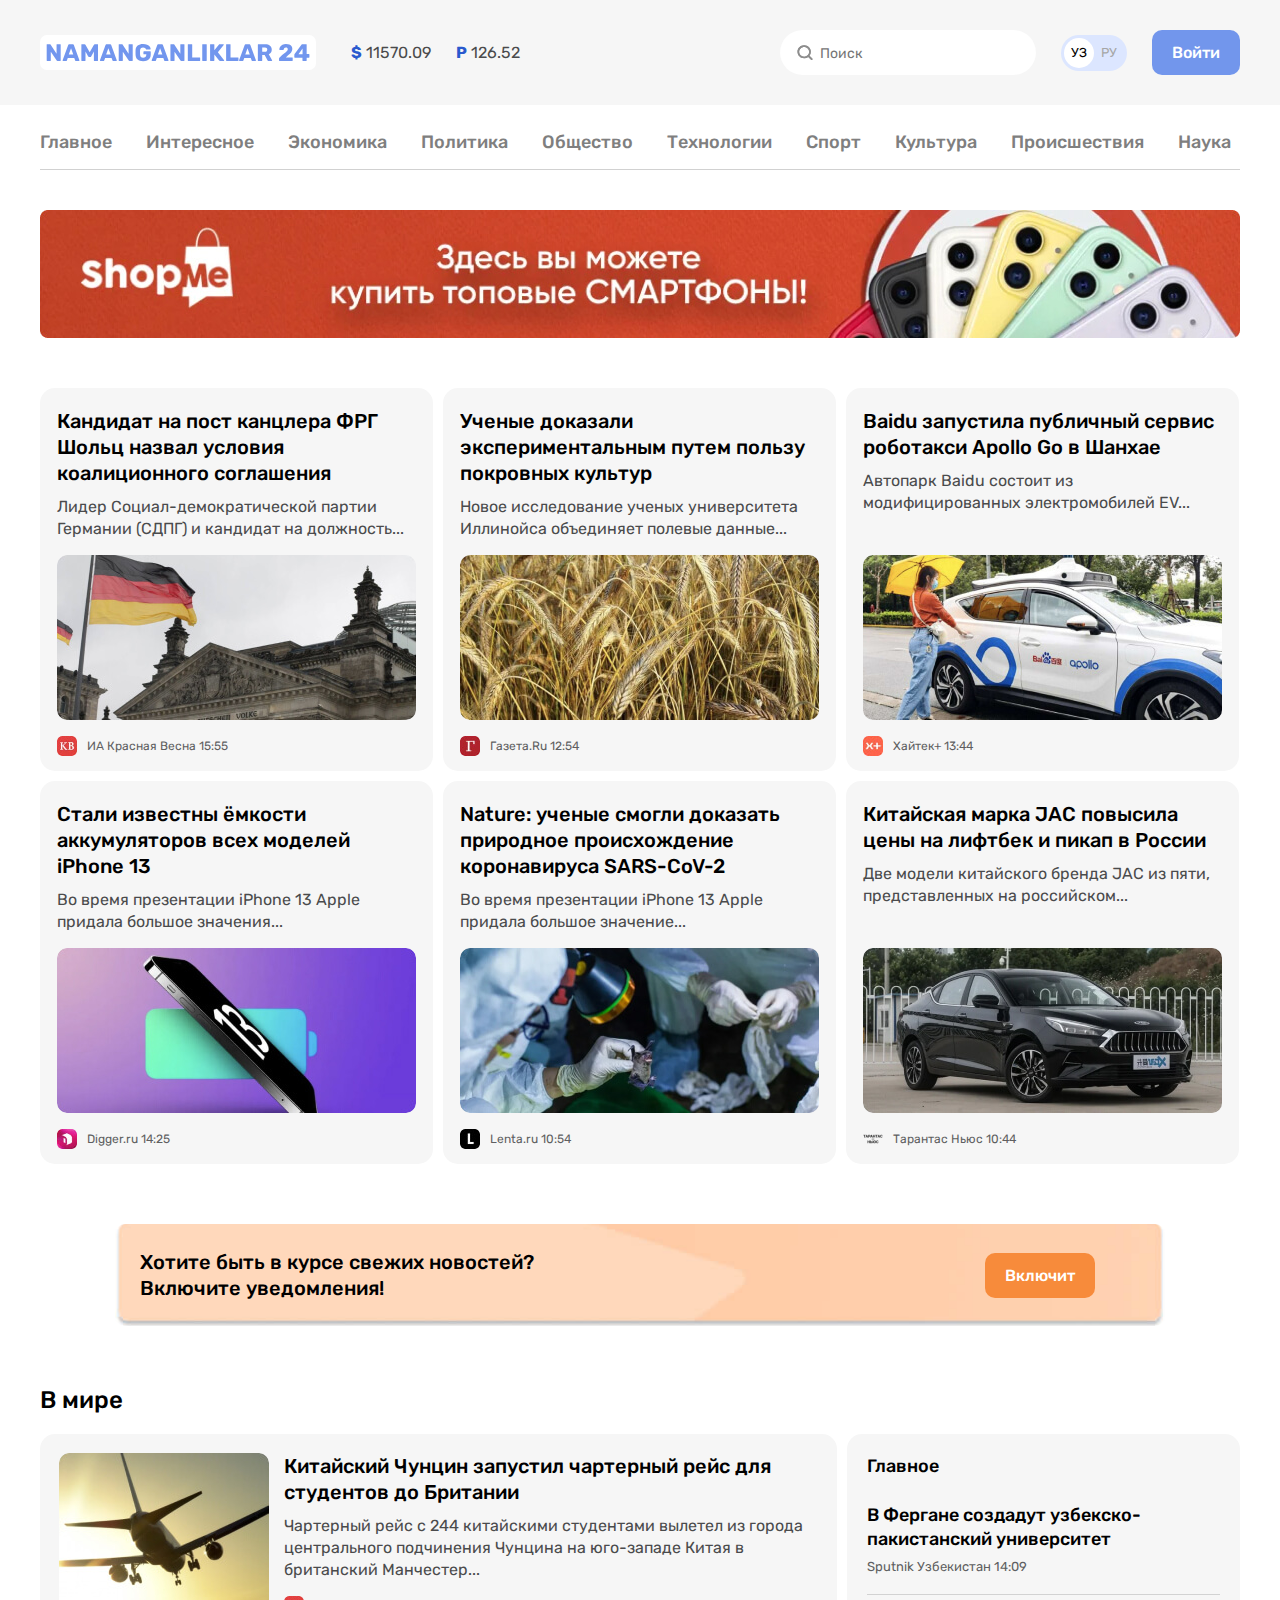
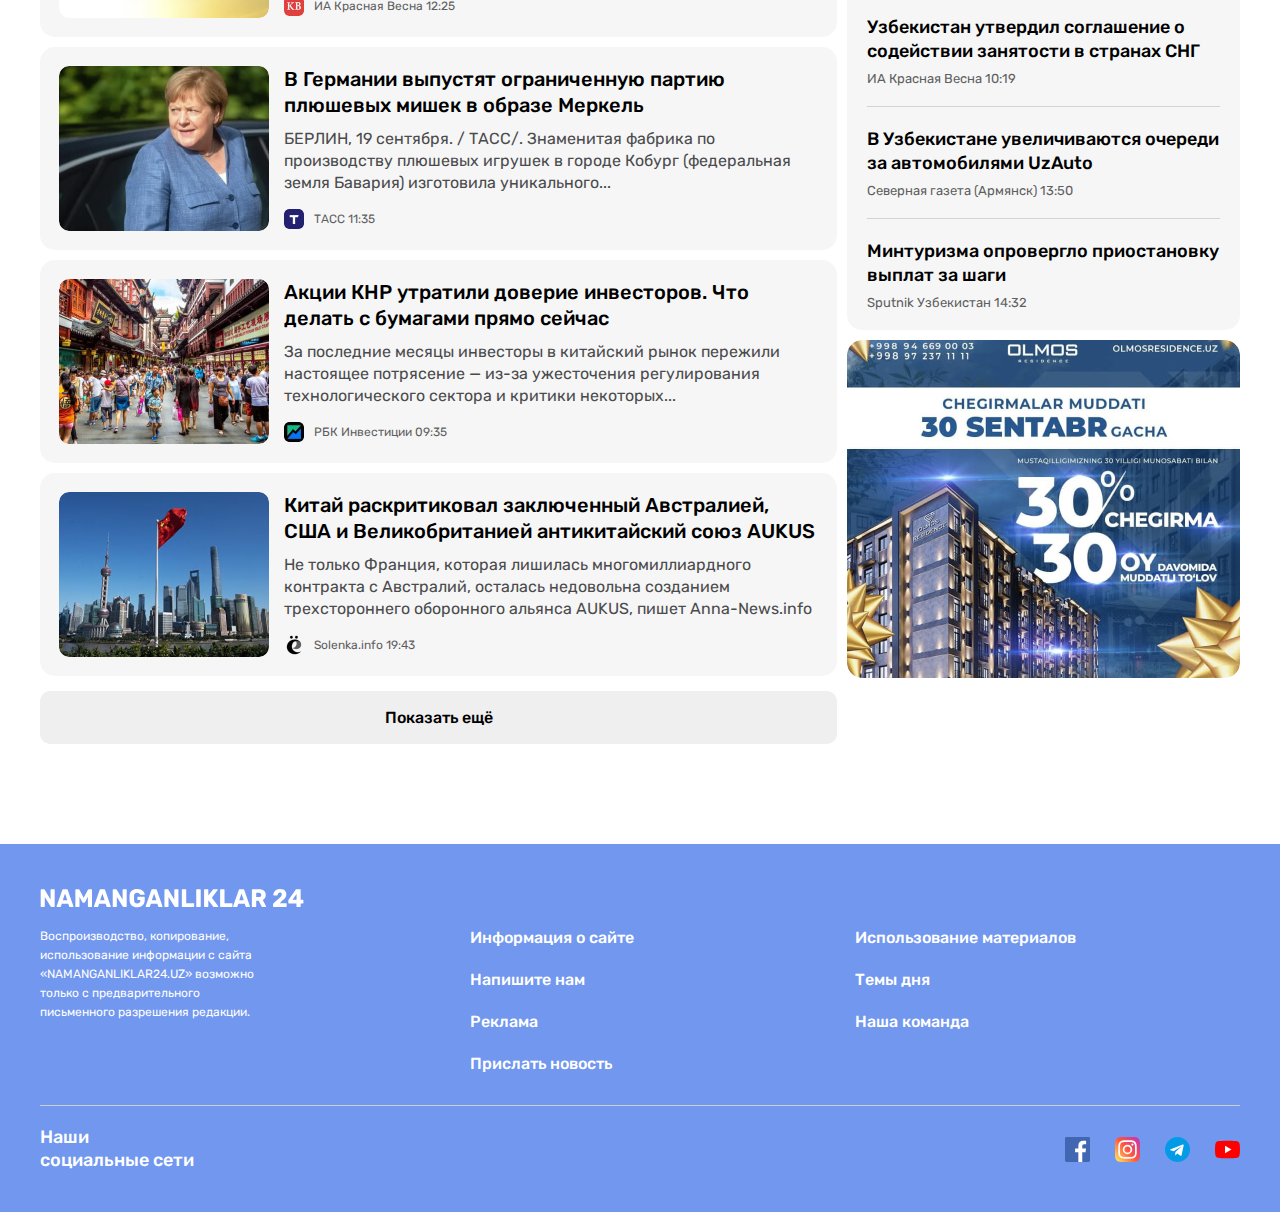
==== commit c7e23d64: "Add bg-img to search input and notifications-cta" ====
--- a/index.html
+++ b/index.html
@@ -60,16 +60,36 @@
       <!-- SITENAV  -->
       <nav class="sitenav">
         <ul class="sitenav-list">
-          <li class="sitenav-item"><a class="sitenav-link" href="#">Главное</a></li>
-          <li class="sitenav-item"><a class="sitenav-link" href="#">Интересное</a></li>
-          <li class="sitenav-item"><a class="sitenav-link" href="#">Экономика</a></li>
-          <li class="sitenav-item"><a class="sitenav-link" href="#">Политика</a></li>
-          <li class="sitenav-item"><a class="sitenav-link" href="#">Общество</a></li>
-          <li class="sitenav-item"><a class="sitenav-link" href="#">Технологии</a></li>
-          <li class="sitenav-item"><a class="sitenav-link" href="#">Спорт</a></li>
-          <li class="sitenav-item"><a class="sitenav-link" href="#">Культура</a></li>
-          <li class="sitenav-item"><a class="sitenav-link" href="#">Происшествия</a></li>
-          <li class="sitenav-item"><a class="sitenav-link" href="#">Наука</a></li>
+          <li class="sitenav-item">
+            <a class="sitenav-link" href="index.html">Главное</a>
+          </li>
+          <li class="sitenav-item">
+            <a class="sitenav-link" href="news-list.html">Интересное</a>
+          </li>
+          <li class="sitenav-item">
+            <a class="sitenav-link" href="news-article.html">Экономика</a>
+          </li>
+          <li class="sitenav-item">
+            <a class="sitenav-link" href="news-list.html">Политика</a>
+          </li>
+          <li class="sitenav-item">
+            <a class="sitenav-link" href="news-article.html">Общество</a>
+          </li>
+          <li class="sitenav-item">
+            <a class="sitenav-link" href="news-article.html">Технологии</a>
+          </li>
+          <li class="sitenav-item">
+            <a class="sitenav-link" href="news-article.html">Спорт</a>
+          </li>
+          <li class="sitenav-item">
+            <a class="sitenav-link" href="news-article.html">Культура</a>
+          </li>
+          <li class="sitenav-item">
+            <a class="sitenav-link" href="news-article.html">Происшествия</a>
+          </li>
+          <li class="sitenav-item">
+            <a class="sitenav-link" href="contact.html">Наука</a>
+          </li>
         </ul>
       </nav>
 
@@ -258,7 +278,7 @@
                   </h3>
                   <p class="article-card-horizontal-text">Не только Франция, которая лишилась многомиллиардного контракта с Австралий, осталась недовольна созданием трехстороннего оборонного альянса AUKUS, пишет Anna-News.info</p>
                   <footer class="article-card-horizontal-footer">
-                    <img class="article-card-horizontal-source-icon" src="img/solenka.jpg" alt="" width="20" height="20" srcset="img/solenka.jpg 1x, img/solenka@2x.jpg 2x">
+                    <img class="article-card-horizontal-source-icon" src="img/solenka.svg" alt="" width="20" height="20" srcset="img/solenka.svg 1x, img/solenka@2x.svg 2x">
                     <div class="article-card-horizontal-source-time">
                       <span class="article-card-horizontal-source">Solenka.info</span>
                       <time datetime="2023-07-11T19:43:00">19:43</time>
--- a/css/style.css
+++ b/css/style.css
@@ -147,6 +147,10 @@
   border-radius: 60px;
   font-size: 14px;
   line-height: normal;
+  background-image: url(../img/icon-search.svg);
+  background-repeat: no-repeat;
+  background-size: 20px;
+  background-position: 15px center;
 }
 
 
@@ -181,10 +185,13 @@
   padding-top: 12px;
   padding-bottom: 12px;
   border-bottom: 1px solid #d1d1d1;
+  font-size: 18px;
+  font-weight: 500;
+  line-height: normal;
+}
+
+.sitenav:not(:last-child) {
   margin-bottom: 40px;
-  font-size: 18px;
-  font-weight: 500;
-  line-height: normal;
 }
 
 .sitenav-list {
@@ -262,6 +269,10 @@
   font-size: 20px;
   font-weight: 500;
   line-height: 26px;
+}
+
+.article-card-heading {
+  padding: 0 15px 0 0;
 }
 
 .article-card-link {
@@ -321,6 +332,10 @@
   margin: 60px 75px;
   border-radius: 10px;
   background-color: #ffd7ba;
+  background-image: url(../img/global-notifications-bg.jpg);
+  background-repeat: no-repeat;
+  background-size: cover;
+  background-position: center center;
 }
 
 .notification-cta-text {
@@ -359,6 +374,14 @@
   padding: 19px;
   border-radius: 15px;
   background-color: #f6f6f6;
+}
+
+.article-card-horizontal-1 {
+  background-color: #fff;
+}
+
+.article-card-horizontal-footer1 {
+  display: flex;
 }
 
 .article-card-horizontal-img {
@@ -369,6 +392,15 @@
   object-fit: cover;
 }
 
+.article-card-horizontal-img-1 {
+  width: 797px;
+  height: 300px;
+  margin-top: 20px;
+  margin-bottom: 25px;
+  border-radius: 10px;
+  object-fit: cover;
+}
+
 .article-card-horizontal-content {
   flex-grow: 1;
 }
@@ -387,6 +419,11 @@
   text-decoration: none;
 }
 
+.article-card-horizontal-link-1 {
+  margin-top: 36px;
+  width: 597px;
+}
+
 .article-card-horizontal-link:hover {
   color: #7296ec;
 }
@@ -400,6 +437,18 @@
   margin-bottom: 15px;
   font-size: 16px;
   line-height: 22px;
+}
+
+.article-card-horizontal-text-1 {
+  width: 797px;
+  padding: 0;
+  margin: 0;
+  font-size: 20px;
+  font-weight: 400;
+}
+
+.article-card-horizontal-text-1:not(:last-child) {
+  padding-bottom: 24px;
 }
 
 .article-card-horizontal-footer {
@@ -442,6 +491,10 @@
   margin-top: 48px;
 }
 
+.layout-2-1-1 {
+  margin-top: 0;
+}
+
 .layout-2-1-sidebar-item:not(:last-child) {
   margin-bottom: 10px;
 }
@@ -527,6 +580,11 @@
   border-radius: 15px;
 }
 
+.sidebar-ad-img-tall {
+  height: 568px;
+  border-radius: 15px;
+}
+
 
 /* SITE-FOOTER */
 .site-footer {
@@ -609,6 +667,14 @@
   background-color: #cecece;
 }
 
+.site-footer-divider-1 {
+  height: 1px;
+  border: 0;
+  margin-top: 50px;
+  margin-bottom: 45px;
+  background-color: #d2d2d2;
+}
+
 .site-footer-socials {
   display: flex;
   justify-content: space-between;
@@ -644,4 +710,113 @@
   width: 25px;
   height: 25px;
   object-fit: contain;
+}
+
+
+/* FORM  */
+.form-groups-wrapper {
+  display: flex;
+  justify-content: space-between;
+}
+
+.form-groups-wrapper:not(:last-child) {
+  margin-bottom: 10px;
+}
+
+.form-group:not(:last-child) {
+  margin-bottom: 10px;
+}
+
+.form-groups-wrapper .form-group {
+  width: calc(50% - 5px);
+  margin-bottom: 0;
+}
+
+.form-field {
+  display: block;
+  width: 100%;
+  padding: 18px 20px;
+  border: 1px solid rgba(0, 0, 0, 0.2);
+  border-radius: 10px;
+}
+
+.form-field-textarea {
+  min-height: 180px;
+  resize: vertical;
+}
+
+
+/* DEFINITIONS-CARD */
+.definitions-card {
+  padding: 20px 25px;
+  margin: 0;
+  border-radius: 10px;
+  background-color: #f6f6f6;
+  color: #000;
+}
+
+.definitions-card-item {
+  padding-top: 20px;
+  padding-bottom: 20px;
+}
+
+.definitions-card-item:not(:last-child) {
+  border-bottom: 1px solid #d2d2d2;
+}
+
+.definitions-card-title {
+  margin-bottom: 7px;
+  font-size: 20px;
+  line-height: 24px;
+  font-weight: 500;
+}
+
+.definitions-card-value {
+  margin: 0;
+  font-size: 16px;
+  line-height: 19px;
+}
+
+/* CONTACT-PAGE */
+.contact-page-heading {
+  margin-top: 0;
+  margin-bottom: 20px;
+  font-size: 24px;
+  line-height: 29px;
+  font-weight: 500;
+  color: #000;
+}
+
+.contact-page-content {
+  display: flex;
+}
+
+.contact-page-form {
+  display: flex;
+  flex-direction: column;
+  width: 696px;
+}
+
+.contact-page-form-submit {
+  align-self: flex-end;
+  margin-top: 20px;
+}
+
+.contact-page-info {
+  width: 494px;
+  margin-left: 10px;
+}
+
+
+/* RETINA BGS */
+@media
+only screen and (-webkit-min-device-pixel-ratio: 2),
+only screen and (   min--moz-device-pixel-ratio: 2),
+only screen and (     -o-min-device-pixel-ratio: 2/1),
+only screen and (        min-device-pixel-ratio: 2),
+only screen and (                min-resolution: 192dpi),
+only screen and (                min-resolution: 2dppx) {
+  .notification-cta {
+    background-image: url(../img/global-notifications-bg@2x.jpg);
+  }
 }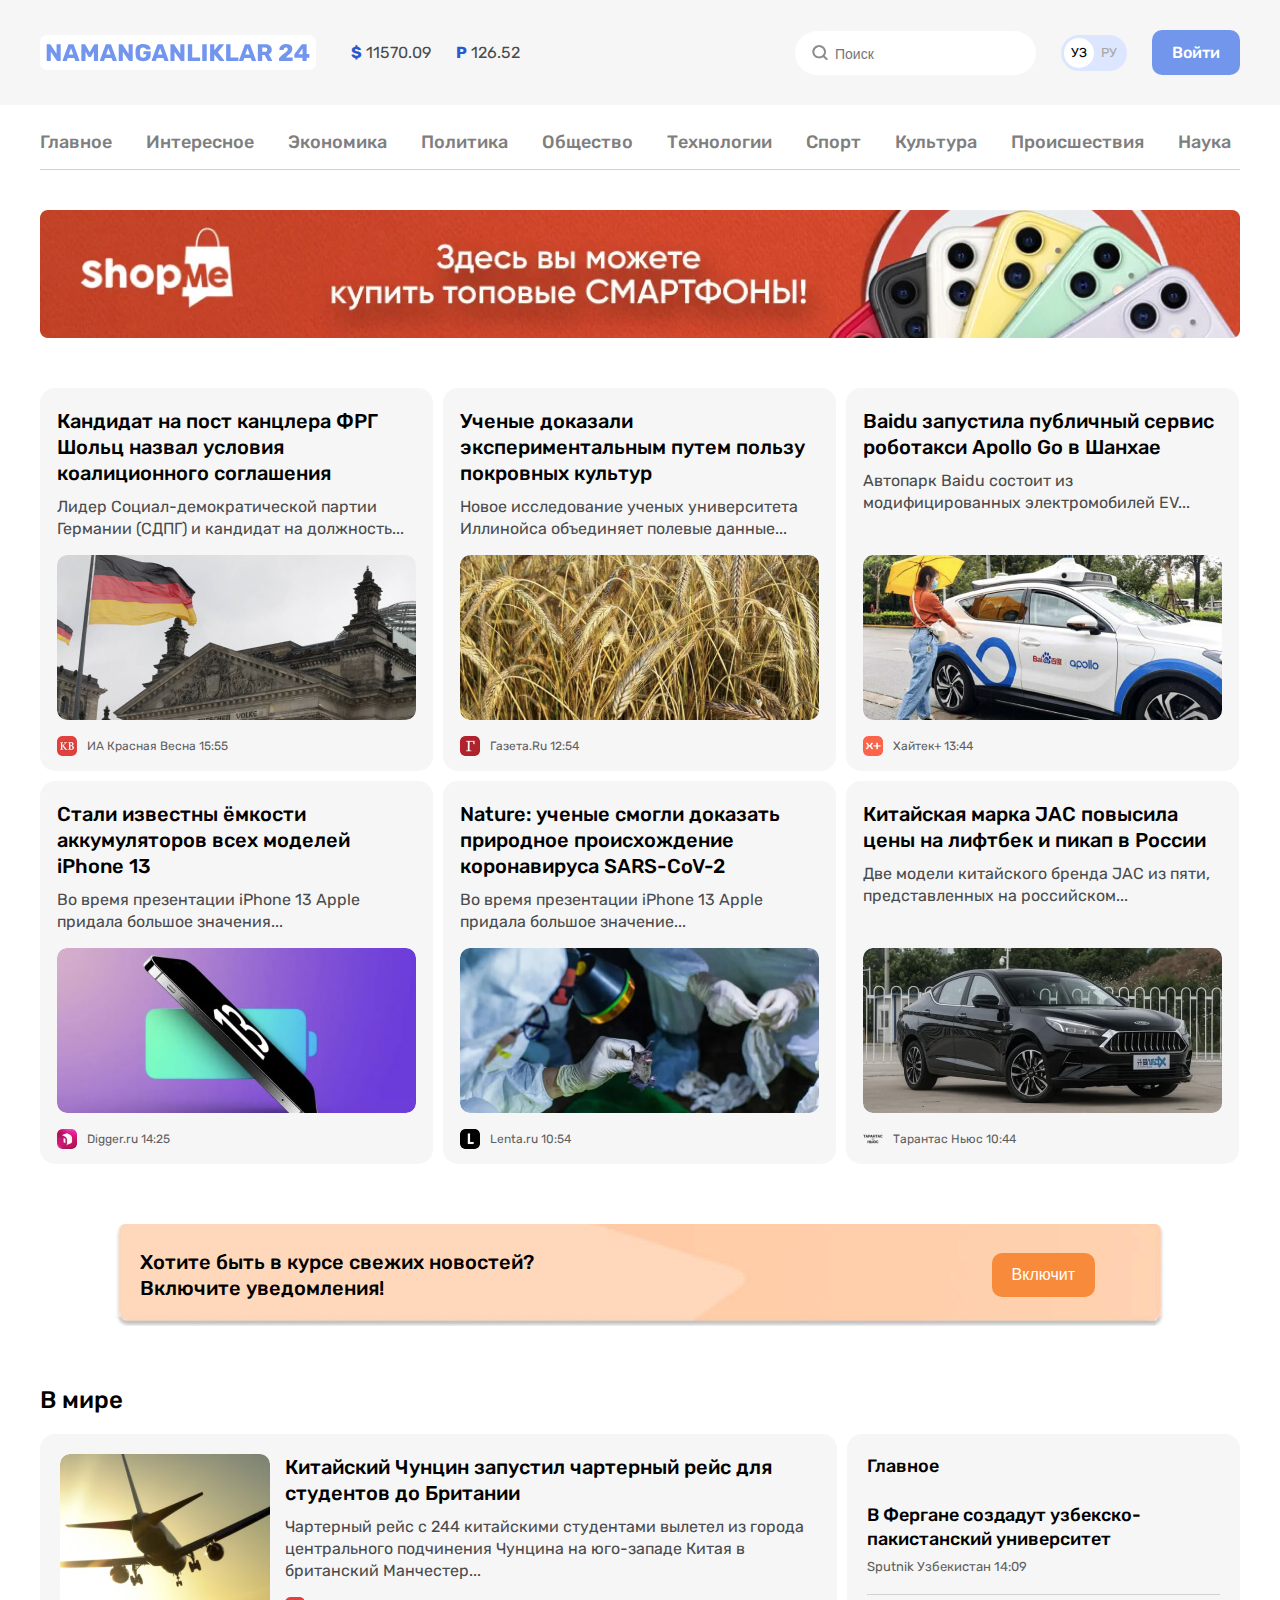
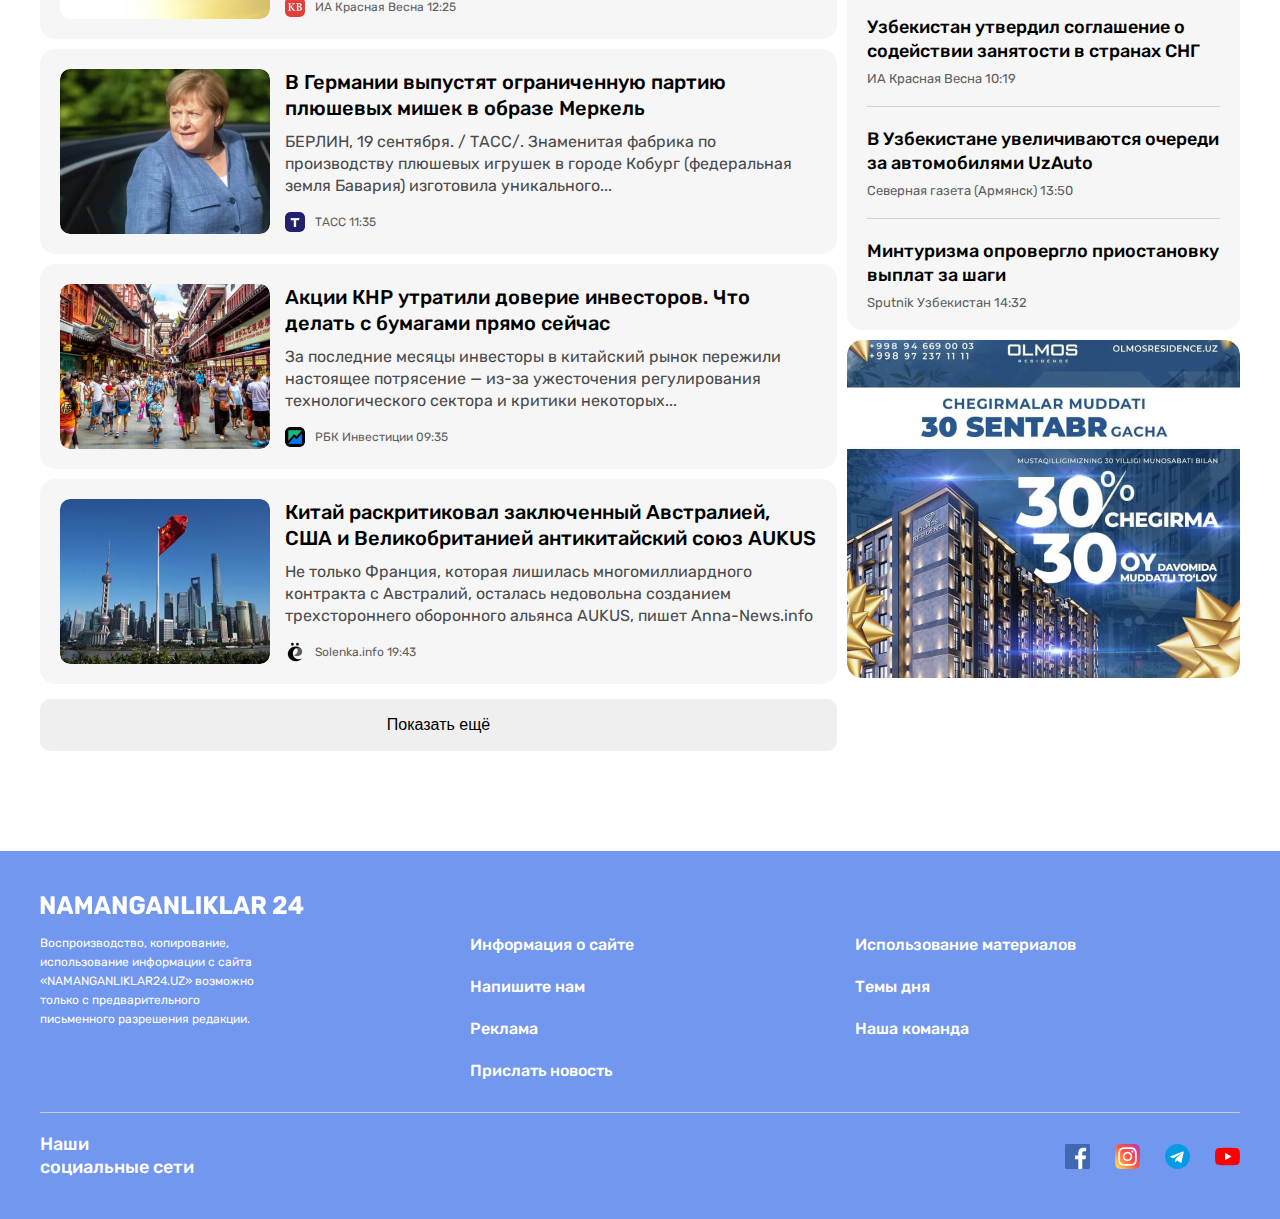
==== commit 41e0b813: "Prefix and minifier CSS" ====
--- a/index.html
+++ b/index.html
@@ -12,8 +12,9 @@
   <link href="https://fonts.googleapis.com/css2?family=Open+Sans:wght@400;600;700&family=Roboto+Condensed:wght@700&family=Roboto:wght@400;500;700&family=Rubik:wght@400;500;700&display=swap" rel="stylesheet">
 
   <!-- Styles -->
-  <link rel="stylesheet" href="css/normalize.css">
-  <link rel="stylesheet" href="css/style.css">
+  <!-- <link rel="stylesheet" href="css/normalize.css"> -->
+  <!-- <link rel="stylesheet" href="css/style.css"> -->
+  <link rel="stylesheet" href="css/style.min.css">
 </head>
 <body>
 
@@ -67,7 +68,7 @@
             <a class="sitenav-link" href="news-list.html">Интересное</a>
           </li>
           <li class="sitenav-item">
-            <a class="sitenav-link" href="news-article.html">Экономика</a>
+            <a class="sitenav-link" href="news-list.html">Экономика</a>
           </li>
           <li class="sitenav-item">
             <a class="sitenav-link" href="news-list.html">Политика</a>
--- a/css/style.css
+++ b/css/style.css
@@ -271,10 +271,6 @@
   line-height: 26px;
 }
 
-.article-card-heading {
-  padding: 0 15px 0 0;
-}
-
 .article-card-link {
   display: inline-block;
   color: #000;
@@ -347,6 +343,10 @@
 
 
 /* GLOBAL-NEWS  */
+.global-news {
+  width: 797px;
+}
+
 .global-news-heading {
   margin-top: 0;
   margin-bottom: 20px;
@@ -371,17 +371,9 @@
 .article-card-horizontal {
   display: flex;
   align-items: flex-start;
-  padding: 19px;
+  padding: 20px;
   border-radius: 15px;
   background-color: #f6f6f6;
-}
-
-.article-card-horizontal-1 {
-  background-color: #fff;
-}
-
-.article-card-horizontal-footer1 {
-  display: flex;
 }
 
 .article-card-horizontal-img {
@@ -392,15 +384,6 @@
   object-fit: cover;
 }
 
-.article-card-horizontal-img-1 {
-  width: 797px;
-  height: 300px;
-  margin-top: 20px;
-  margin-bottom: 25px;
-  border-radius: 10px;
-  object-fit: cover;
-}
-
 .article-card-horizontal-content {
   flex-grow: 1;
 }
@@ -409,8 +392,8 @@
   margin-top: 0;
   margin-bottom: 10px;
   font-size: 20px;
+  font-weight: 500;
   line-height: 26px;
-  font-weight: 500;
 }
 
 .article-card-horizontal-link {
@@ -419,11 +402,6 @@
   text-decoration: none;
 }
 
-.article-card-horizontal-link-1 {
-  margin-top: 36px;
-  width: 597px;
-}
-
 .article-card-horizontal-link:hover {
   color: #7296ec;
 }
@@ -433,22 +411,11 @@
 }
 
 .article-card-horizontal-text {
+  width: 535px;
   margin-top: 0;
   margin-bottom: 15px;
   font-size: 16px;
   line-height: 22px;
-}
-
-.article-card-horizontal-text-1 {
-  width: 797px;
-  padding: 0;
-  margin: 0;
-  font-size: 20px;
-  font-weight: 400;
-}
-
-.article-card-horizontal-text-1:not(:last-child) {
-  padding-bottom: 24px;
 }
 
 .article-card-horizontal-footer {
@@ -581,7 +548,7 @@
 }
 
 .sidebar-ad-img-tall {
-  height: 568px;
+  height: 560px;
   border-radius: 15px;
 }
 
@@ -665,14 +632,6 @@
   margin-top: 30px;
   margin-bottom: 20px;
   background-color: #cecece;
-}
-
-.site-footer-divider-1 {
-  height: 1px;
-  border: 0;
-  margin-top: 50px;
-  margin-bottom: 45px;
-  background-color: #d2d2d2;
 }
 
 .site-footer-socials {
--- a/css/style.min.css
+++ b/css/style.min.css
@@ -0,0 +1 @@
+body,html{height:100%}.button,body{font-size:16px}.button,.lang-toggle-link{text-align:center;text-decoration:none}.button,.lang-toggle-link,.site-footer-link,.sitenav-link{text-decoration:none}*{box-sizing:border-box}html{scroll-behavior:smooth}body{display:flex;flex-direction:column;padding:0;margin:0;font-family:Rubik,Arial,sans-serif;line-height:22px;background-color:#fff;color:#4a4b4c}img{max-width:100%;height:auto}:focus{outline:#7296ec dashed 2px;outline-offset:3px}.button{display:inline-block;padding:13px 20px;border:0;border-radius:10px;line-height:normal;font-weight:500;cursor:pointer}.button:hover,.site-footer-logo:hover,.site-header-logo:hover{opacity:.8}.article-card-horizontal-link:active,.article-card-link:active,.button:active,.sidebar-news-card-link:active,.site-footer-logo:active,.site-header-logo:active,.sitenav-link:active{opacity:.6}.button-block{display:block;width:100%}.button-primary{background-color:#7296ec;color:#fff}.button-orange{background-color:#f78b3b;color:#fff}.container{width:100%;max-width:1240px;padding-left:20px;padding-right:20px;margin-left:auto;margin-right:auto}.site-header-top{padding-top:30px;padding-bottom:30px;margin-bottom:10px;background-color:#f6f6f6}.article-card-footer,.article-card-horizontal-footer,.site-header-top-container{display:flex;align-items:center}.site-header-logo{display:flex;padding:8px 6px;margin-right:35px;border-radius:7px;background-color:#fff}.currency-rates{display:flex;align-items:center;padding:0;margin:0 auto 0 0;list-style:none}.currency-rates-item:not(:last-child),.global-search-form,.lang-toggle,.site-footer-socials-item:not(:last-child){margin-right:25px}.currency-rates-type{color:#2959ce}.global-search-form-input{padding:15px 20px 13px 40px;border:0;border-radius:60px;font-size:14px;line-height:normal;background-image:url(../img/icon-search.svg);background-repeat:no-repeat;background-size:20px;background-position:15px center}.lang-toggle{display:flex;padding:3px;border-radius:39px;background-color:#dce6ff}.lang-toggle-link{width:30px;height:30px;border-radius:50%;font-size:13px;line-height:30px;color:#a6a6a6}.lang-toggle-link-active{background-color:#fff;color:#000}.sitenav{padding-top:12px;padding-bottom:12px;border-bottom:1px solid #d1d1d1;font-size:18px;font-weight:500;line-height:normal}.sitenav:not(:last-child){margin-bottom:40px}.sitenav-list{display:flex;flex-wrap:wrap;align-items:center;padding:0;margin:0;list-style:none}.sitenav-item{margin-top:4px;margin-bottom:4px}.sitenav-item:not(:last-child){margin-right:34px}.sitenav-link{display:block;color:#7f7f7f}.contact-page-content,.news-grid,.sidebar-ad-link,.site-footer-about-links,.site-footer-logo,.site-footer-socials-link,.site-header-banner-link{display:flex}.article-card-horizontal-link:hover,.article-card-link:hover,.sidebar-news-card-link:hover,.sitenav-link:hover{color:#7296ec}.main-content{flex-grow:1;padding-top:50px;padding-bottom:100px}.news-grid{flex-wrap:wrap;margin-left:-10px;margin-bottom:-10px}.form-group:not(:last-child),.form-groups-wrapper:not(:last-child),.layout-2-1-sidebar-item:not(:last-child),.news-grid-item,.news-list-item:not(:last-child){margin-bottom:10px}.news-grid-item{width:393px;margin-left:10px}.article-card{display:flex;flex-direction:column;padding:20px 17px 15px;border-radius:15px;background-color:#f6f6f6}.article-card-horizontal-title,.article-card-title{margin-top:0;margin-bottom:10px;font-size:20px;font-weight:500;line-height:26px}.article-card-horizontal-link,.article-card-link,.sidebar-news-card-link{display:inline-block;color:#000;text-decoration:none}.article-card-text{margin-top:0;margin-bottom:15px}.article-card-img{display:block;width:360px;height:165px;margin-top:auto;margin-bottom:16px;border-radius:10px;object-fit:cover}.article-card-source-icon{width:20px;height:20px;margin-right:10px;border-radius:5px}.article-card-horizontal-source-time,.article-card-source-time{font-size:12px;line-height:normal;color:#5e5f61}.notification-cta{display:flex;justify-content:space-between;align-items:center;padding:25px 70px 25px 25px;margin:60px 75px;border-radius:10px;background-color:#ffd7ba;background-image:url(../img/global-notifications-bg.jpg);background-repeat:no-repeat;background-size:cover;background-position:center center}.notification-cta-text{font-size:20px;font-weight:500;line-height:26px;color:#000}.global-news{width:797px}.global-news-heading{margin-top:0;margin-bottom:20px;font-size:24px;font-weight:500;line-height:normal;color:#000}.news-list{display:flex;flex-direction:column;margin-bottom:15px}.article-card-horizontal{display:flex;align-items:flex-start;padding:20px;border-radius:15px;background-color:#f6f6f6}.article-card-horizontal-img{width:210px;height:165px;margin-right:15px;border-radius:10px;object-fit:cover}.article-card-horizontal-content{flex-grow:1}.article-card-horizontal-text{width:535px;margin-top:0;margin-bottom:15px;font-size:16px;line-height:22px}.sidebar-news-card-title,.sidebar-news-heading{font-size:18px;line-height:24px;font-weight:500}.article-card-horizontal-source-icon{width:20px;height:20px;margin-right:10px;object-fit:cover;border-radius:5px}.news-list-more-button{padding:17px}.layout-2-1{display:flex;align-items:flex-start}.layout-2-1-main{width:797px;margin-right:10px}.layout-2-1-sidebar{width:393px;margin-top:48px}.layout-2-1-1{margin-top:0}.sidebar-news-card{padding:20px;border-radius:15px;background-color:#f6f6f6;color:#000}.sidebar-news-heading{margin-top:0;margin-bottom:25px}.sidebar-news-card-list{padding:0;margin:0;list-style:none}.definitions-card-item,.sidebar-news-card-item{padding-top:20px;padding-bottom:20px}.sidebar-news-card-item:first-child{padding-top:0}.sidebar-news-card-item:last-child{padding-bottom:0}.definitions-card-item:not(:last-child),.sidebar-news-card-item:not(:last-child){border-bottom:1px solid #d2d2d2}.sidebar-news-card-title{margin-top:0;margin-bottom:8px}.sidebar-news-card-source-time{font-size:13px;line-height:normal;color:#5e5f61}.sidebar-ad-img{width:393px;height:338px;object-fit:cover;border-radius:15px}.sidebar-ad-img-tall{height:560px;border-radius:15px}.site-footer{padding-top:40px;padding-bottom:40px;background-color:#7297ef;color:#fff}.site-footer :focus{outline:#00ff00 dashed 2px}.site-footer-logo-wrapper{display:flex;margin-bottom:15px}.site-footer-logo-img{width:264px;height:28px;object-fit:contain}.site-footer-about{width:230px;margin-right:200px;font-size:12px;line-height:19px}.site-footer-links-wrapper{flex-grow:1;display:flex}.site-footer-links{width:50%;padding-left:0;padding-right:24px;margin:0;list-style:none;font-weight:500}.site-footer-links-item:not(:last-child){margin-bottom:20px}.site-footer-link{display:inline-block;color:#fff}.site-footer-link:hover{text-decoration:underline}.site-footer-divider{height:1px;border:0;margin-top:30px;margin-bottom:20px;background-color:#cecece}.site-footer-socials{display:flex;justify-content:space-between;align-items:center}.site-footer-socials-heading{width:160px;margin:0;font-size:18px;line-height:23px;font-weight:500}.site-footer-socials-list{display:flex;align-items:center;padding:0;margin:0;list-style:none}.site-footer-socials-icon{flex-shrink:0;width:25px;height:25px;object-fit:contain}.form-groups-wrapper{display:flex;justify-content:space-between}.form-groups-wrapper .form-group{width:calc(50% - 5px);margin-bottom:0}.form-field{display:block;width:100%;padding:18px 20px;border:1px solid rgba(0,0,0,.2);border-radius:10px}.form-field-textarea{min-height:180px;resize:vertical}.definitions-card{padding:20px 25px;margin:0;border-radius:10px;background-color:#f6f6f6;color:#000}.definitions-card-title{margin-bottom:7px;font-size:20px;line-height:24px;font-weight:500}.definitions-card-value{margin:0;font-size:16px;line-height:19px}.contact-page-heading{margin-top:0;margin-bottom:20px;font-size:24px;line-height:29px;font-weight:500;color:#000}.contact-page-form{display:flex;flex-direction:column;width:696px}.contact-page-form-submit{align-self:flex-end;margin-top:20px}.contact-page-info{width:494px;margin-left:10px}@media only screen and (-webkit-min-device-pixel-ratio:2),only screen and (min--moz-device-pixel-ratio:2),only screen and (-o-min-device-pixel-ratio:2/1),only screen and (min-device-pixel-ratio:2),only screen and (min-resolution:192dpi),only screen and (min-resolution:2dppx){.notification-cta{background-image:url(../img/global-notifications-bg@2x.jpg)}}